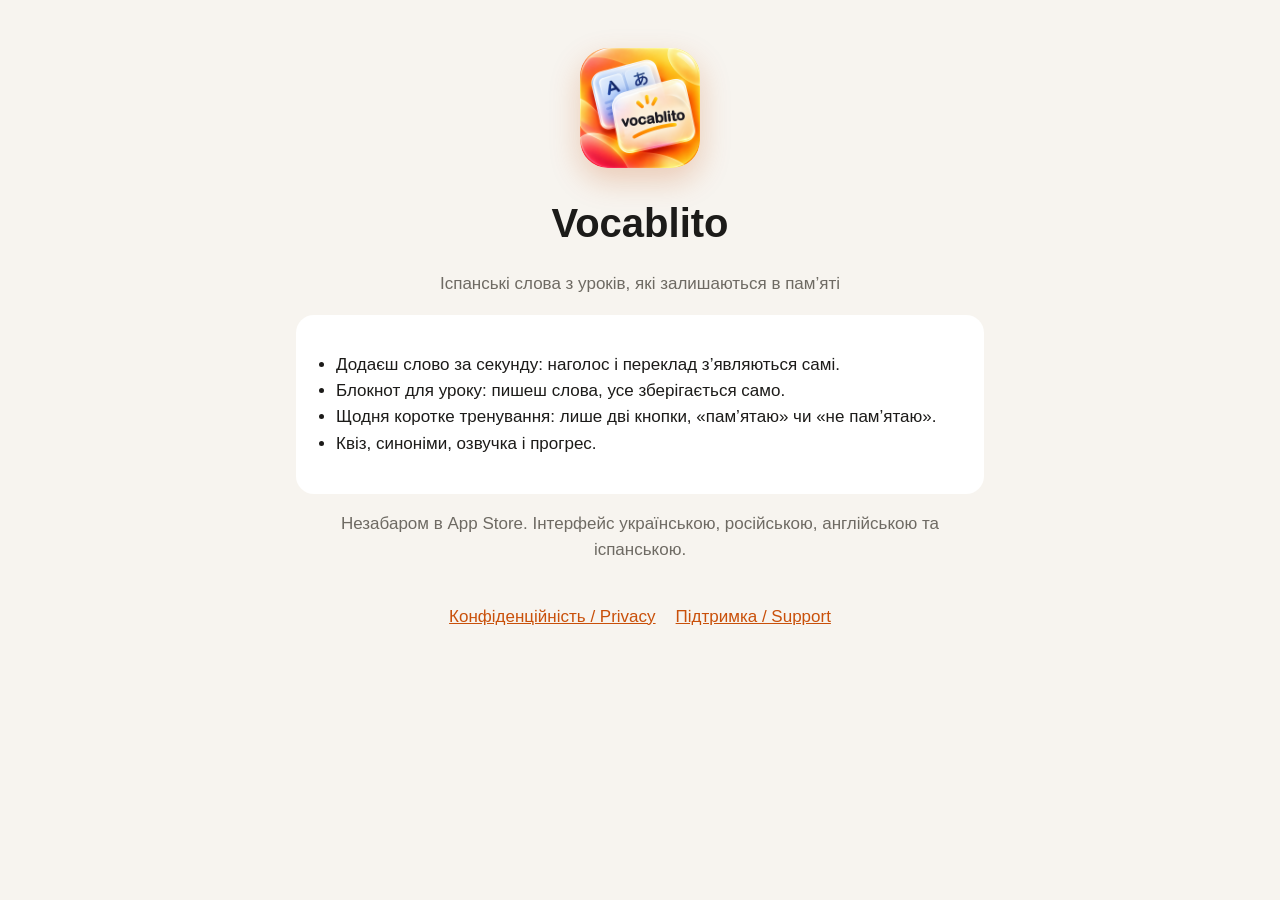
==== index.html @ d9a40afe "Vocablito site: landing, privacy policy, support" ====
<!doctype html><html lang="uk"><head><meta charset="utf-8"><meta name="viewport" content="width=device-width,initial-scale=1">
<title>Vocablito: іспанські слова з уроків</title><meta name="description" content="Vocablito допомагає запам’ятати іспанські слова з уроків: 5 хвилин на день, інтервальні повторення, квіз і синоніми.">
<link rel="icon" href="icon.png"><link rel="stylesheet" href="style.css"></head><body><main>
<div class="hero"><img src="icon.png" alt="Vocablito"><h1>Vocablito</h1><p class="muted">Іспанські слова з уроків, які залишаються в пам’яті</p></div>
<div class="card"><ul>
<li>Додаєш слово за секунду: наголос і переклад з’являються самі.</li>
<li>Блокнот для уроку: пишеш слова, усе зберігається само.</li>
<li>Щодня коротке тренування: лише дві кнопки, «пам’ятаю» чи «не пам’ятаю».</li>
<li>Квіз, синоніми, озвучка і прогрес.</li></ul></div>
<p class="muted" style="text-align:center">Незабаром в App Store. Інтерфейс українською, російською, англійською та іспанською.</p>
<nav><a href="privacy.html">Конфіденційність / Privacy</a><a href="support.html">Підтримка / Support</a></nav>
</main></body></html>
---- style.css ----
:root{--bg:#F7F4EF;--card:#fff;--text:#1C1B19;--muted:#6E6A63;--accent:#C9500A}
@media (prefers-color-scheme:dark){:root{--bg:#0E0E0F;--card:#1B1B1D;--text:#F4F2EE;--muted:#A19D96;--accent:#FF8A3D}}
*{box-sizing:border-box}body{margin:0;background:var(--bg);color:var(--text);font:17px/1.55 -apple-system,BlinkMacSystemFont,"Segoe UI",Roboto,sans-serif}
main{max-width:720px;margin:0 auto;padding:48px 16px 64px}
.hero{text-align:center}.hero img{width:120px;height:120px;border-radius:28px;box-shadow:0 12px 30px rgba(201,80,10,.25)}
h1{font-size:40px;margin:16px 0 4px}h2{margin-top:32px}.muted{color:var(--muted)}
.card{background:var(--card);border-radius:18px;padding:20px;margin:16px 0}
ul{padding-left:20px}a{color:var(--accent)}nav{text-align:center;margin-top:40px}nav a{margin:0 10px}
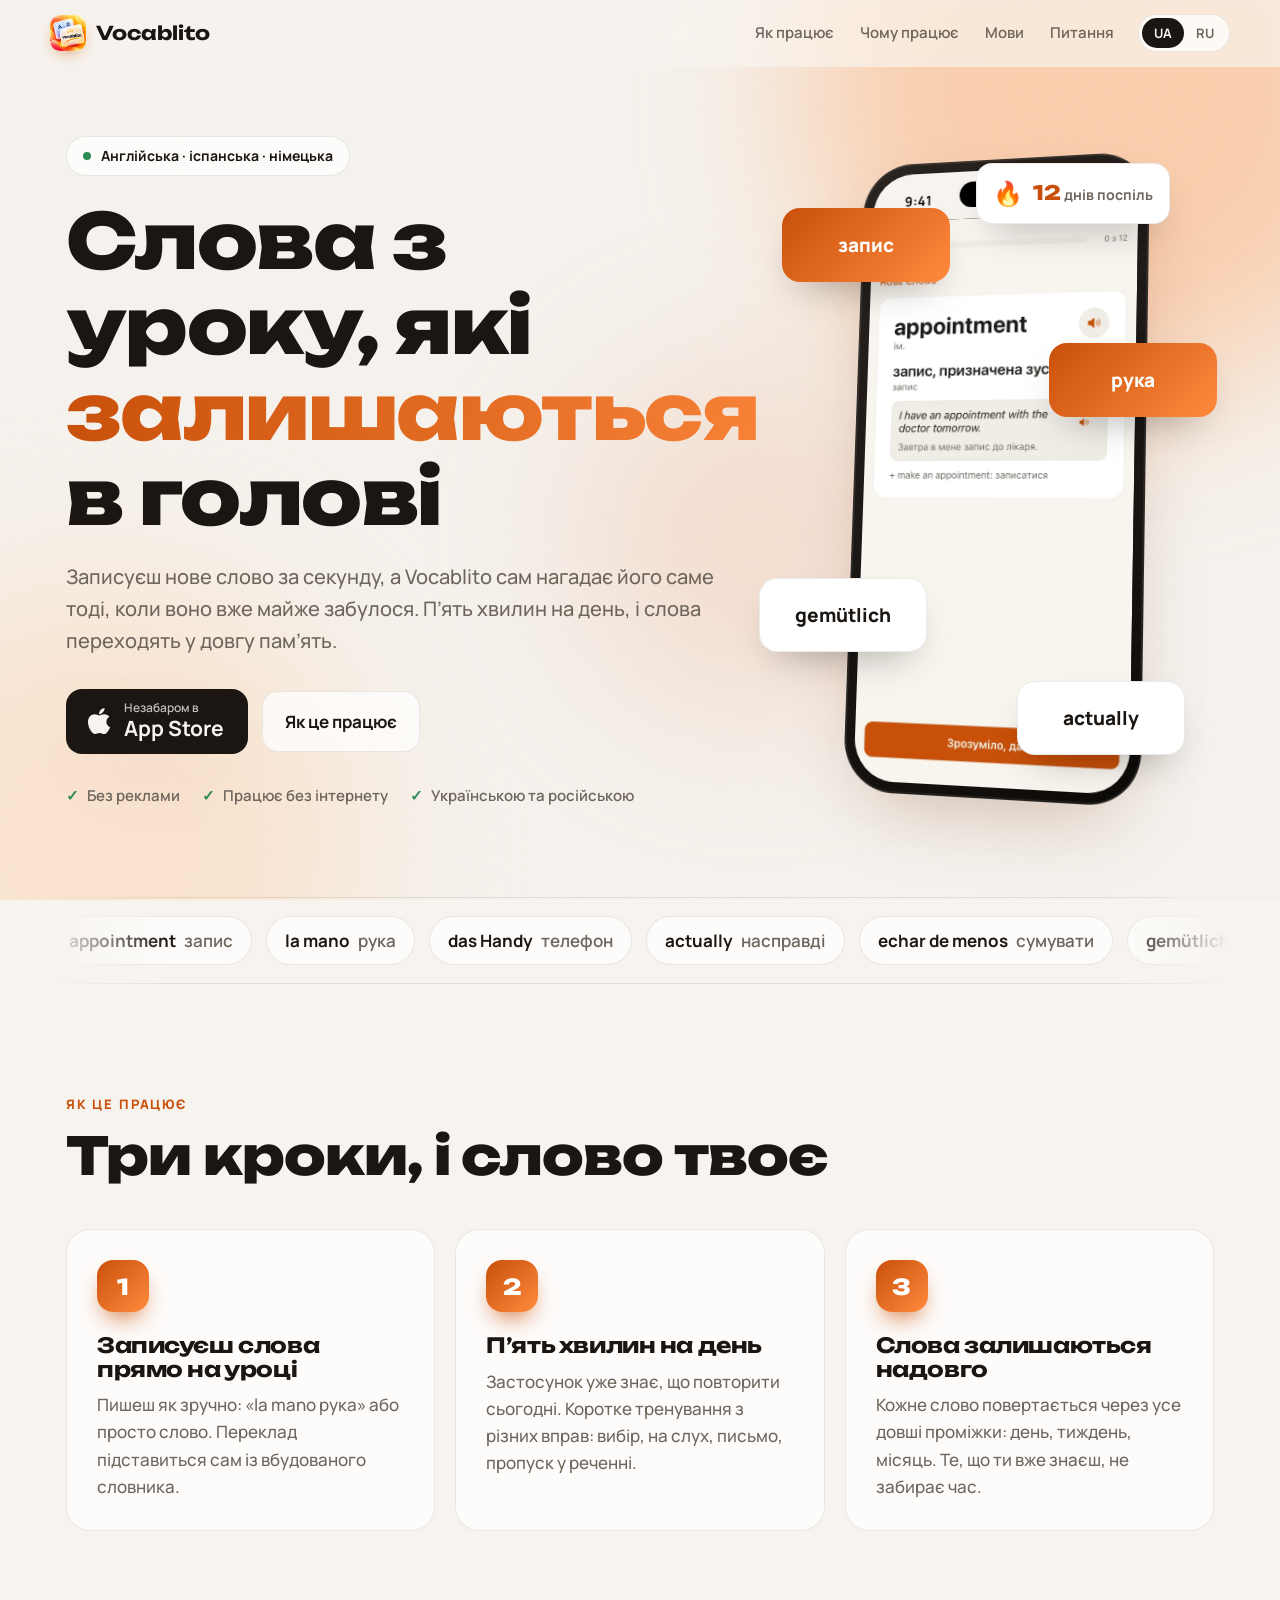
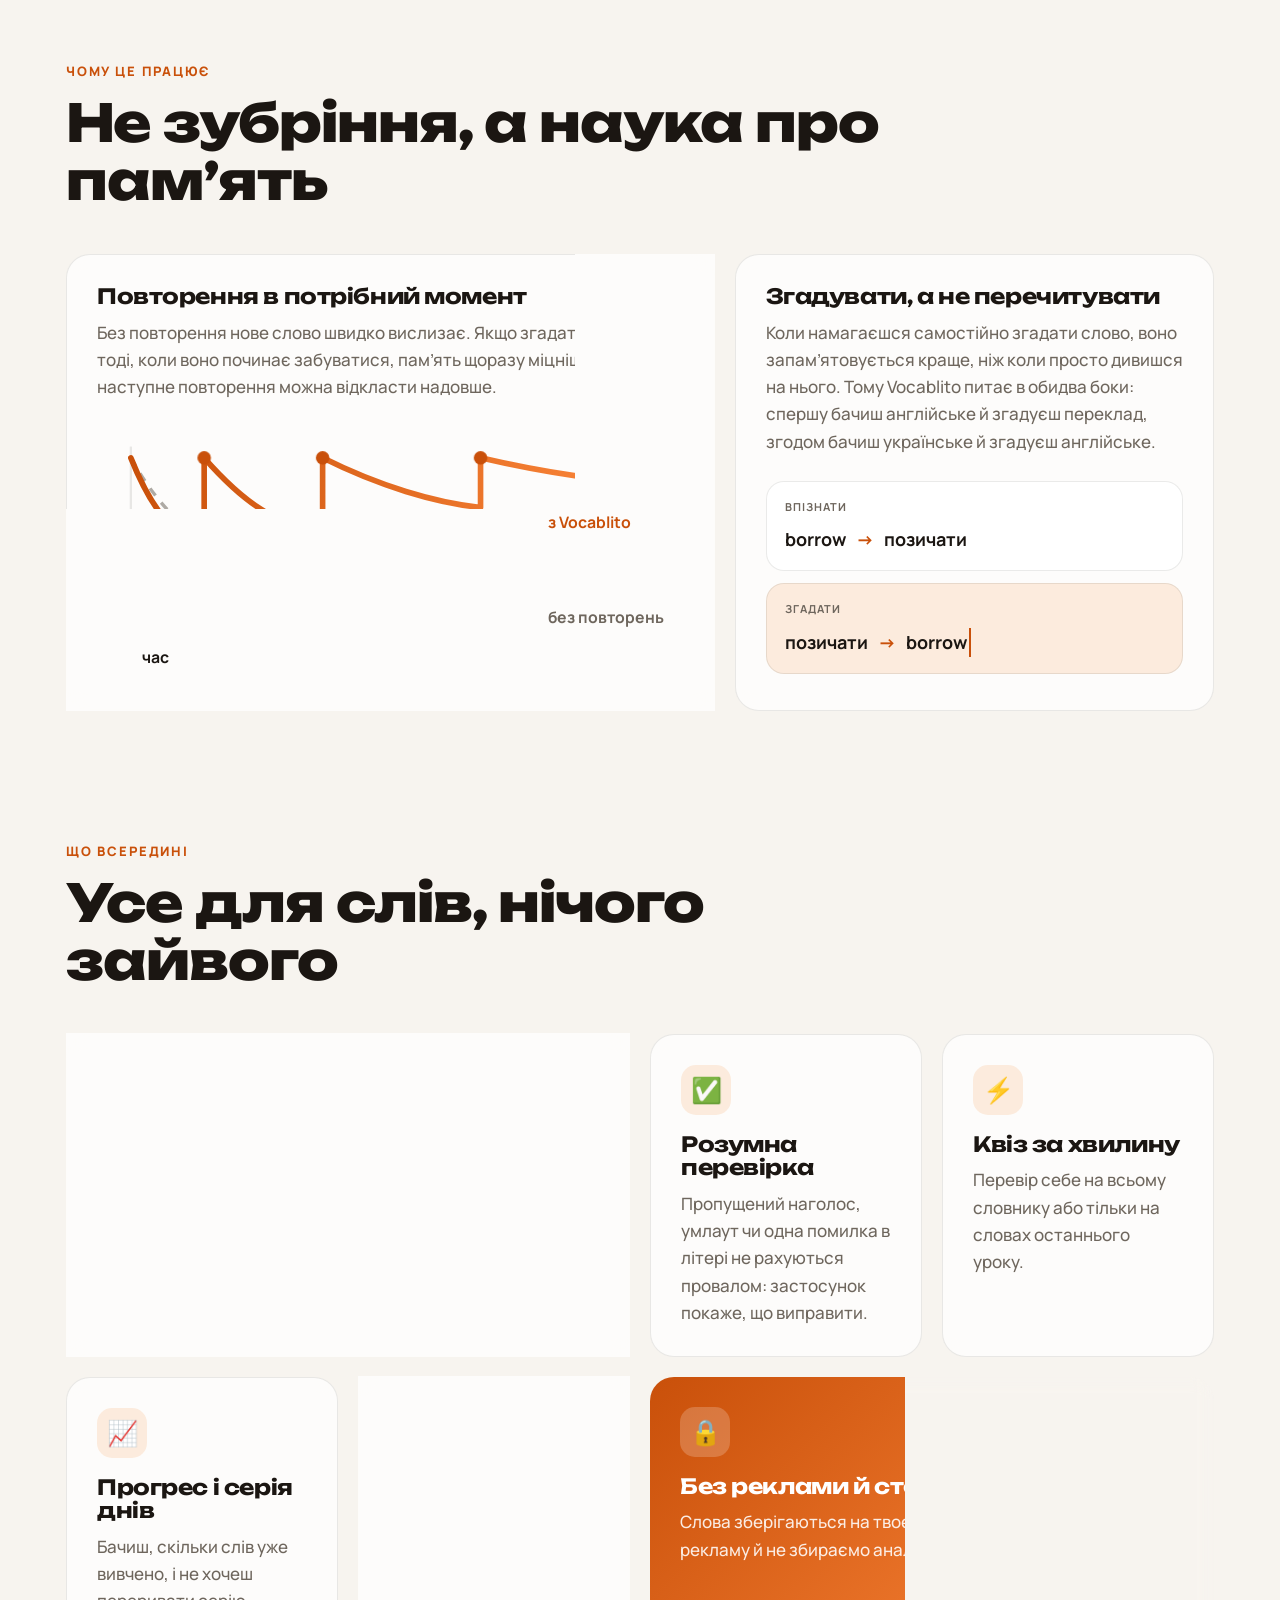
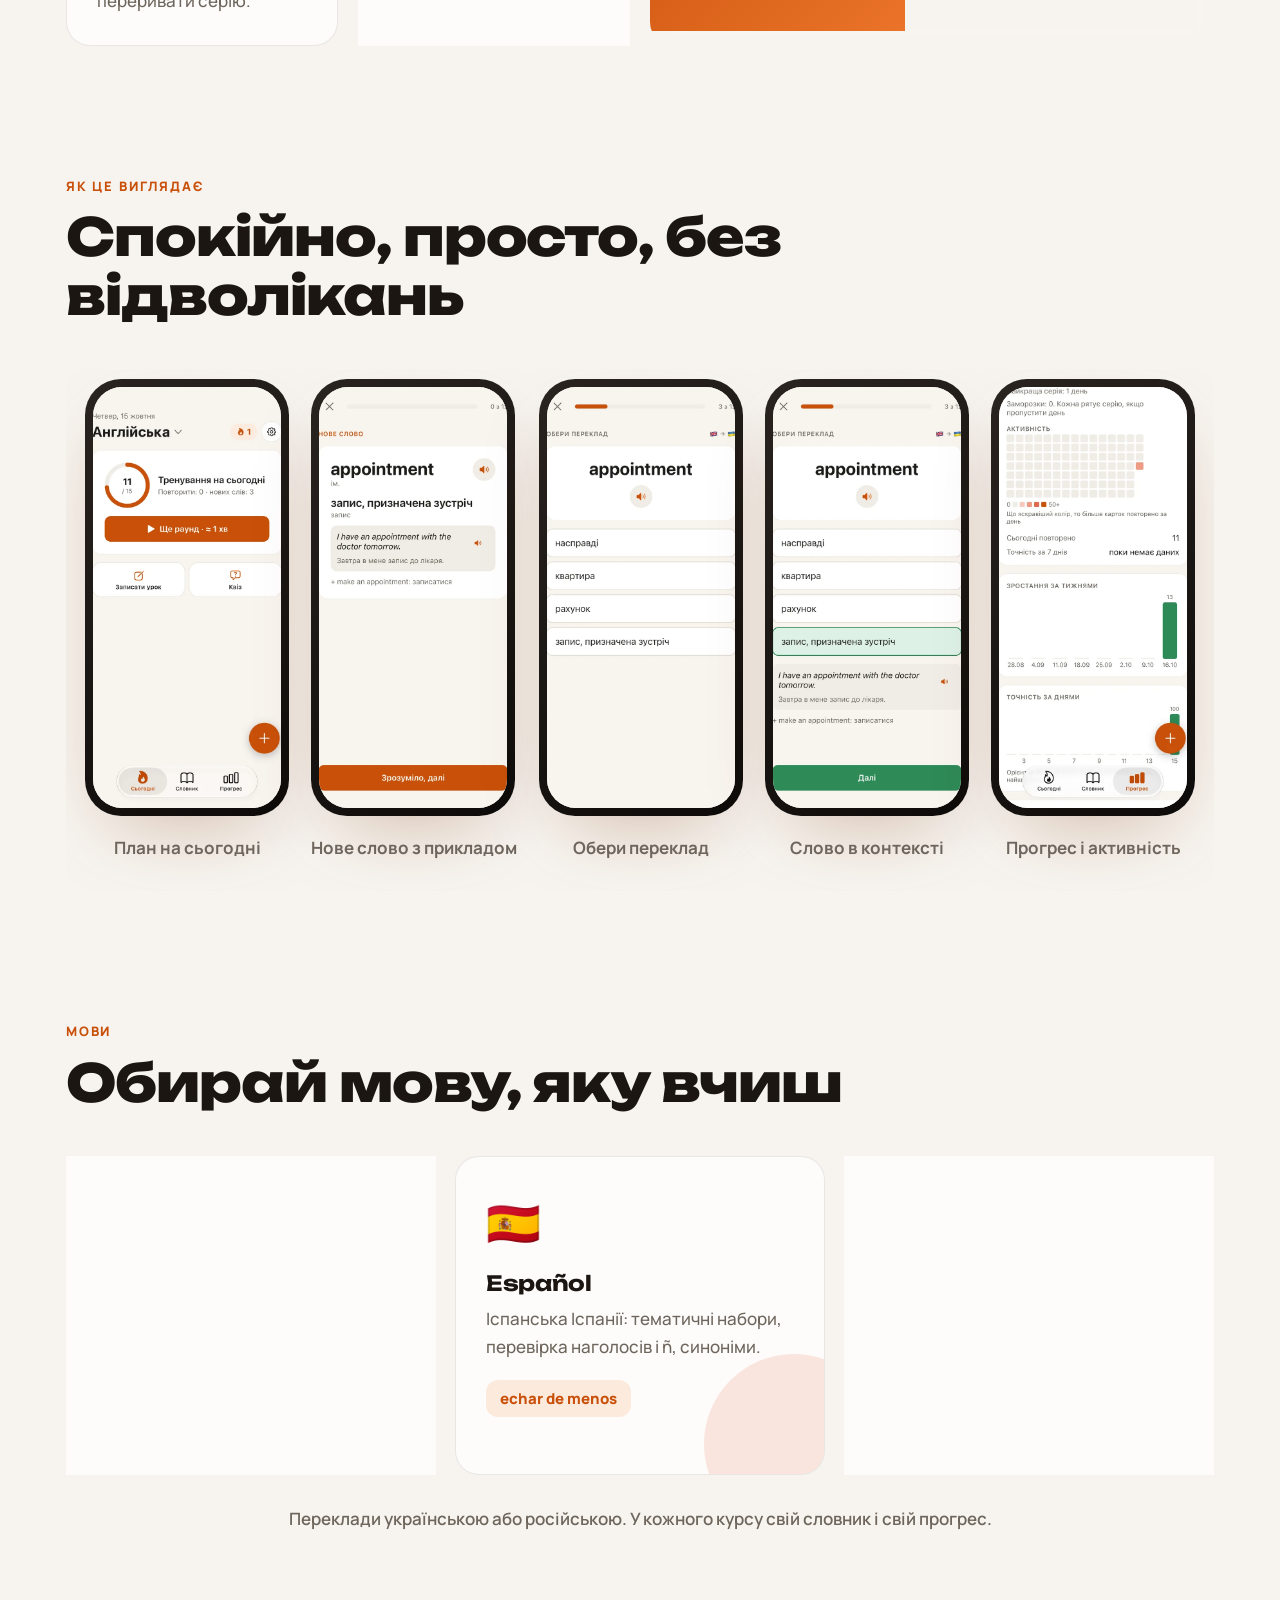
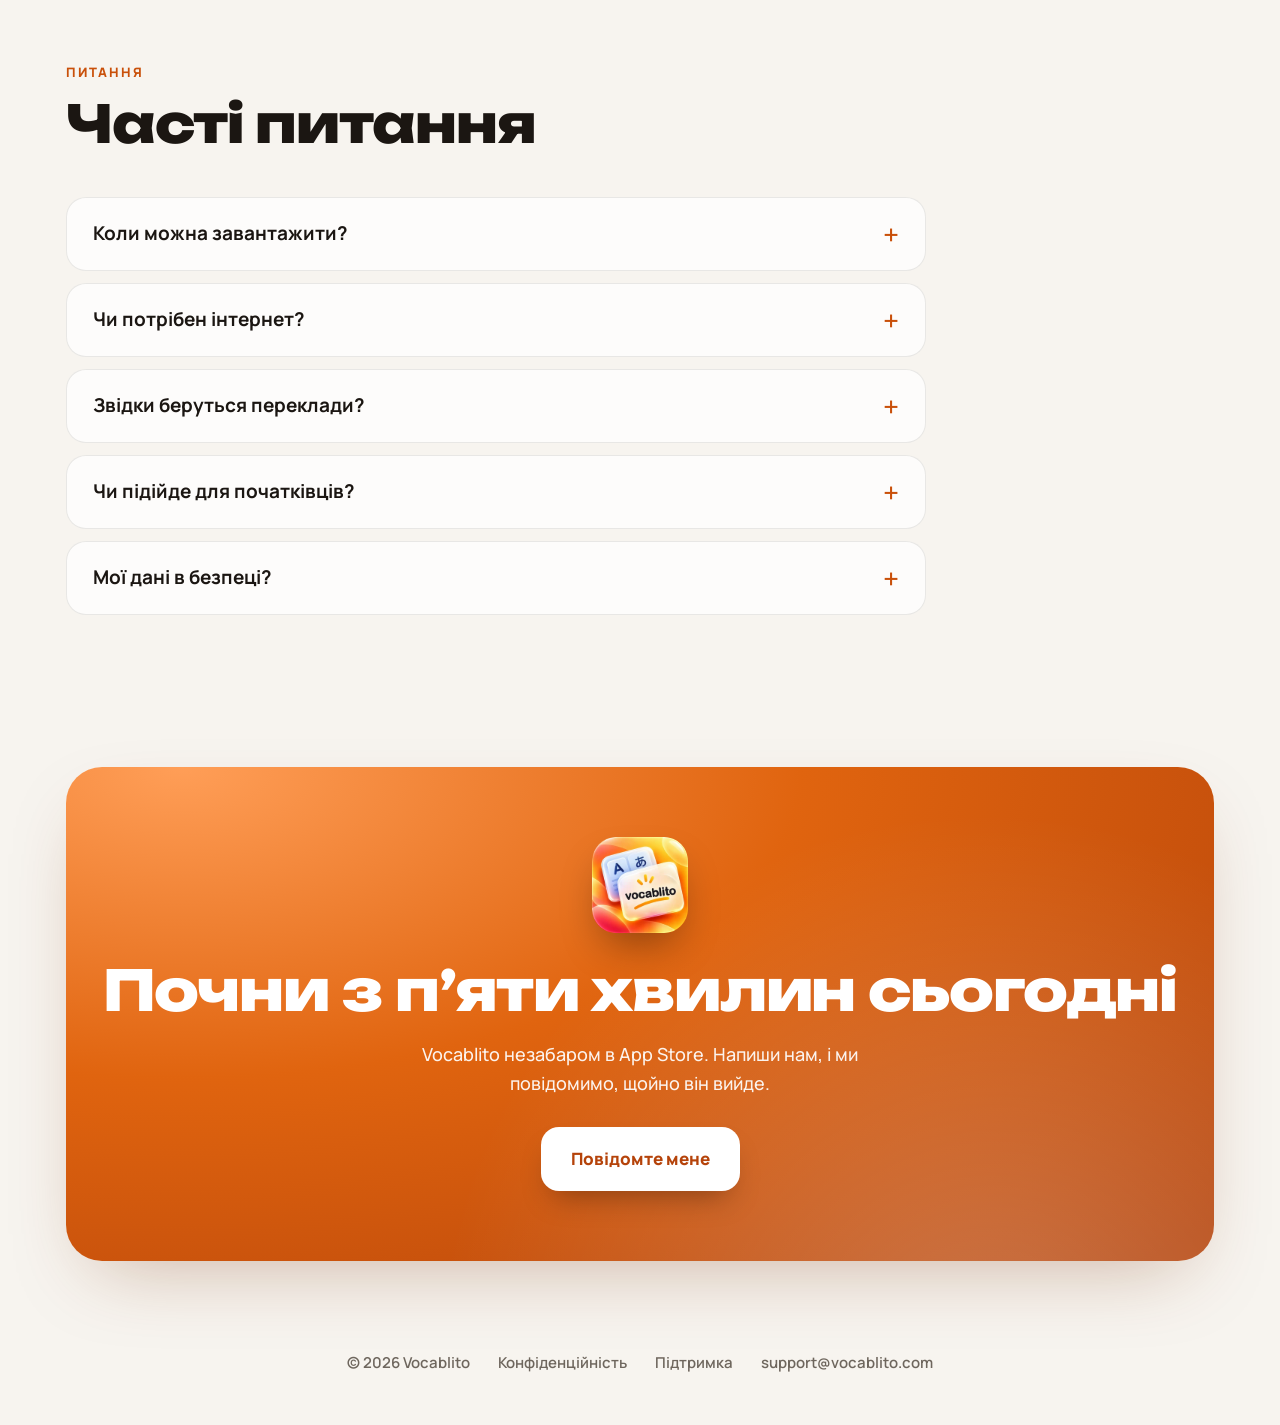
==== commit fcd7e868: "New landing: animated hero, real app screens, how and why it works, languages, FAQ; UA/RU; dark mode" ====
--- a/index.html
+++ b/index.html
@@ -1,12 +1,190 @@
-<!doctype html><html lang="uk"><head><meta charset="utf-8"><meta name="viewport" content="width=device-width,initial-scale=1">
-<title>Vocablito: іспанські слова з уроків</title><meta name="description" content="Vocablito допомагає запам’ятати іспанські слова з уроків: 5 хвилин на день, інтервальні повторення, квіз і синоніми.">
-<link rel="icon" href="icon.png"><link rel="stylesheet" href="style.css"></head><body><main>
-<div class="hero"><img src="icon.png" alt="Vocablito"><h1>Vocablito</h1><p class="muted">Іспанські слова з уроків, які залишаються в пам’яті</p></div>
-<div class="card"><ul>
-<li>Додаєш слово за секунду: наголос і переклад з’являються самі.</li>
-<li>Блокнот для уроку: пишеш слова, усе зберігається само.</li>
-<li>Щодня коротке тренування: лише дві кнопки, «пам’ятаю» чи «не пам’ятаю».</li>
-<li>Квіз, синоніми, озвучка і прогрес.</li></ul></div>
-<p class="muted" style="text-align:center">Незабаром в App Store. Інтерфейс українською, російською, англійською та іспанською.</p>
-<nav><a href="privacy.html">Конфіденційність / Privacy</a><a href="support.html">Підтримка / Support</a></nav>
-</main></body></html>
+<!doctype html>
+<html lang="uk">
+<head>
+<meta charset="utf-8">
+<meta name="viewport" content="width=device-width,initial-scale=1,viewport-fit=cover">
+<title>Vocablito: слова з уроку, які залишаються в голові</title>
+<meta name="description" content="Vocablito допомагає запам’ятати слова з уроків англійської, іспанської та німецької: п’ять хвилин на день, інтервальні повторення, квіз і озвучка. Українською та російською.">
+<meta property="og:title" content="Vocablito: слова з уроку, які залишаються в голові">
+<meta property="og:description" content="П’ять хвилин на день, і нові слова англійської, іспанської чи німецької переходять у довгу пам’ять.">
+<meta property="og:image" content="https://vocablito.com/img/og.png">
+<meta property="og:url" content="https://vocablito.com/">
+<meta name="twitter:card" content="summary_large_image">
+<meta name="theme-color" content="#F7F4EF" media="(prefers-color-scheme: light)">
+<meta name="theme-color" content="#14100D" media="(prefers-color-scheme: dark)">
+<link rel="icon" href="icon.png">
+<link rel="apple-touch-icon" href="img/apple-touch-icon.png">
+<link rel="preconnect" href="https://fonts.googleapis.com">
+<link rel="preconnect" href="https://fonts.gstatic.com" crossorigin>
+<link href="https://fonts.googleapis.com/css2?family=Manrope:wght@400;500;600;700;800&family=Unbounded:wght@500;700;800&display=swap" rel="stylesheet">
+<link rel="stylesheet" href="site.css">
+</head>
+<body>
+<div class="bg" aria-hidden="true"><i class="blob b1"></i><i class="blob b2"></i><i class="blob b3"></i><i class="grain"></i></div>
+
+<header class="top">
+  <a class="brand" href="#top"><img src="img/icon.webp" alt="" width="36" height="36"><span>Vocablito</span></a>
+  <nav class="links">
+    <a href="#how" data-t="nav.how">Як працює</a>
+    <a href="#why" data-t="nav.why">Чому працює</a>
+    <a href="#langs" data-t="nav.langs">Мови</a>
+    <a href="#faq" data-t="nav.faq">Питання</a>
+  </nav>
+  <div class="lang" role="group" aria-label="Мова сайту">
+    <button data-lang="uk" aria-pressed="true">UA</button><button data-lang="ru" aria-pressed="false">RU</button>
+  </div>
+</header>
+
+<main id="top">
+  <!-- HERO -->
+  <section class="hero">
+    <div class="hero-text">
+      <p class="pill reveal"><span class="dot"></span><span data-t="hero.pill">Англійська · іспанська · німецька</span></p>
+      <h1 class="reveal" data-t-html="hero.title">Слова з уроку, які <em>залишаються</em> в голові</h1>
+      <p class="lead reveal" data-t="hero.lead">Записуєш нове слово за секунду, а Vocablito сам нагадає його саме тоді, коли воно вже майже забулося. П’ять хвилин на день, і слова переходять у довгу пам’ять.</p>
+      <div class="cta reveal">
+        <a class="store" href="#soon" aria-describedby="soon-note">
+          <svg viewBox="0 0 384 512" aria-hidden="true"><path fill="currentColor" d="M318.7 268.7c-.2-36.7 16.4-64.4 50-84.8-18.8-26.9-47.2-41.7-84.7-44.6-35.5-2.8-74.3 20.7-88.5 20.7-15 0-49.4-19.7-76.4-19.7C63.3 141.2 4 184.8 4 273.5q0 39.3 14.4 81.2c12.8 36.7 59 126.7 107.2 125.2 25.2-.6 43-17.9 75.8-17.9 31.8 0 48.3 17.9 76.4 17.9 48.6-.7 90.4-82.5 102.6-119.3-65.2-30.7-61.7-90-61.7-91.9zm-56.6-164.2c27.3-32.4 24.8-61.9 24-72.5-24.1 1.4-52 16.4-67.9 34.9-17.5 19.8-27.8 44.3-25.6 71.9 26.1 2 49.9-11.4 69.5-34.3z"/></svg>
+          <span><small data-t="store.small">Незабаром в</small><b>App Store</b></span>
+        </a>
+        <a class="ghost" href="#how" data-t="hero.more">Як це працює</a>
+      </div>
+      <ul class="ticks reveal">
+        <li data-t="tick.1">Без реклами</li>
+        <li data-t="tick.2">Працює без інтернету</li>
+        <li data-t="tick.3">Українською та російською</li>
+      </ul>
+    </div>
+
+    <div class="hero-visual" id="stage">
+      <div class="phone tilt">
+        <div class="island"></div>
+        <div class="status"><span>9:41</span><span class="sb"><i></i><i></i><i></i><i></i></span></div>
+        <div class="screens">
+          <img src="img/card.webp" alt="Нове слово appointment з перекладом і прикладом" class="on">
+          <img src="img/choice.webp" alt="Вправа: обери переклад слова appointment">
+          <img src="img/correct.webp" alt="Правильна відповідь з прикладом у контексті">
+          <img src="img/home.webp" alt="Головний екран з планом тренування на сьогодні">
+        </div>
+      </div>
+      <div class="flip f1"><div class="in"><b>appointment</b><span data-t="fl.1">запис</span></div></div>
+      <div class="flip f2"><div class="in"><b>la mano</b><span data-t="fl.2">рука</span></div></div>
+      <div class="flip f3"><div class="in"><b>gemütlich</b><span data-t="fl.3">затишний</span></div></div>
+      <div class="flip f4"><div class="in"><b>actually</b><span data-t="fl.4">насправді</span></div></div>
+      <div class="streak"><span class="fire">🔥</span><span><b>12</b> <small data-t="streak">днів поспіль</small></span></div>
+    </div>
+  </section>
+
+  <!-- MARQUEE -->
+  <div class="marquee" aria-hidden="true"><div class="track" id="track"></div></div>
+
+  <!-- HOW -->
+  <section id="how" class="section">
+    <p class="kicker reveal" data-t="how.kicker">Як це працює</p>
+    <h2 class="reveal" data-t="how.title">Три кроки, і слово твоє</h2>
+    <div class="steps">
+      <article class="step reveal"><span class="num">1</span><h3 data-t="how.1.t">Записуєш слова прямо на уроці</h3><p data-t="how.1.p">Пишеш як зручно: «la mano рука» або просто слово. Переклад підставиться сам із вбудованого словника.</p></article>
+      <article class="step reveal"><span class="num">2</span><h3 data-t="how.2.t">П’ять хвилин на день</h3><p data-t="how.2.p">Застосунок уже знає, що повторити сьогодні. Коротке тренування з різних вправ: вибір, на слух, письмо, пропуск у реченні.</p></article>
+      <article class="step reveal"><span class="num">3</span><h3 data-t="how.3.t">Слова залишаються надовго</h3><p data-t="how.3.p">Кожне слово повертається через усе довші проміжки: день, тиждень, місяць. Те, що ти вже знаєш, не забирає час.</p></article>
+    </div>
+  </section>
+
+  <!-- WHY -->
+  <section id="why" class="section why">
+    <p class="kicker reveal" data-t="why.kicker">Чому це працює</p>
+    <h2 class="reveal" data-t="why.title">Не зубріння, а наука про пам’ять</h2>
+    <div class="why-grid">
+      <article class="panel reveal">
+        <h3 data-t="why.1.t">Повторення в потрібний момент</h3>
+        <p data-t="why.1.p">Без повторення нове слово швидко вислизає. Якщо згадати його саме тоді, коли воно починає забуватися, пам’ять щоразу міцнішає, і наступне повторення можна відкласти надовше.</p>
+        <svg class="curve" viewBox="0 0 520 220" role="img" aria-label="Крива забування з повтореннями">
+          <defs><linearGradient id="g1" x1="0" x2="1"><stop offset="0" stop-color="var(--accent)"/><stop offset="1" stop-color="var(--accent2)"/></linearGradient></defs>
+          <line x1="30" y1="190" x2="510" y2="190" class="axis"/><line x1="30" y1="20" x2="30" y2="190" class="axis"/>
+          <path class="forget" d="M30 30 C 80 120, 160 170, 510 182"/>
+          <path class="learn" d="M30 30 C 50 80, 70 100, 95 108 L95 30 C 130 70, 160 90, 200 96 L200 30 C 250 55, 300 70, 340 74 L340 30 C 400 44, 460 52, 510 54"/>
+          <g class="marks"><circle cx="95" cy="30" r="6"/><circle cx="200" cy="30" r="6"/><circle cx="340" cy="30" r="6"/></g>
+          <text x="40" y="212" class="lbl" data-t="why.curve.x">час</text>
+          <text x="400" y="176" class="lbl muted" data-t="why.curve.a">без повторень</text>
+          <text x="400" y="92" class="lbl acc" data-t="why.curve.b">з Vocablito</text>
+        </svg>
+      </article>
+      <article class="panel reveal">
+        <h3 data-t="why.2.t">Згадувати, а не перечитувати</h3>
+        <p data-t="why.2.p">Коли намагаєшся самостійно згадати слово, воно запам’ятовується краще, ніж коли просто дивишся на нього. Тому Vocablito питає в обидва боки: спершу бачиш англійське й згадуєш переклад, згодом бачиш українське й згадуєш англійське.</p>
+        <div class="dir">
+          <div class="chip-card"><small data-t="why.dir.a">впізнати</small><b>borrow</b><span>→</span><b data-t="why.dir.a2">позичати</b></div>
+          <div class="chip-card alt"><small data-t="why.dir.b">згадати</small><b data-t="why.dir.b2">позичати</b><span>→</span><b class="typing">borrow</b></div>
+        </div>
+      </article>
+    </div>
+  </section>
+
+  <!-- FEATURES -->
+  <section class="section">
+    <p class="kicker reveal" data-t="feat.kicker">Що всередині</p>
+    <h2 class="reveal" data-t="feat.title">Усе для слів, нічого зайвого</h2>
+    <div class="bento">
+      <article class="tile big reveal"><span class="ic">🔊</span><h3 data-t="f.1.t">Озвучка кожного слова й прикладу</h3><p data-t="f.1.p">Слухай вимову скільки завгодно разів, а у вправах на слух вгадуй слово з голосу.</p><div class="wave" aria-hidden="true"><i></i><i></i><i></i><i></i><i></i><i></i><i></i><i></i><i></i><i></i><i></i><i></i><i></i><i></i><i></i><i></i><i></i><i></i><i></i><i></i><i></i><i></i><i></i><i></i><i></i><i></i><i></i><i></i></div></article>
+      <article class="tile reveal"><span class="ic">✅</span><h3 data-t="f.2.t">Розумна перевірка</h3><p data-t="f.2.p">Пропущений наголос, умлаут чи одна помилка в літері не рахуються провалом: застосунок покаже, що виправити.</p></article>
+      <article class="tile reveal"><span class="ic">⚡</span><h3 data-t="f.3.t">Квіз за хвилину</h3><p data-t="f.3.p">Перевір себе на всьому словнику або тільки на словах останнього уроку.</p></article>
+      <article class="tile reveal"><span class="ic">📈</span><h3 data-t="f.4.t">Прогрес і серія днів</h3><p data-t="f.4.p">Бачиш, скільки слів уже вивчено, і не хочеш переривати серію.</p></article>
+      <article class="tile reveal"><span class="ic">👩‍🏫</span><h3 data-t="f.5.t">Для заняття з репетитором</h3><p data-t="f.5.p">Познач слова, які хочеш розібрати, і покажи список на уроці.</p></article>
+      <article class="tile big alt reveal"><span class="ic">🔒</span><h3 data-t="f.6.t">Без реклами й стеження</h3><p data-t="f.6.p">Слова зберігаються на твоєму телефоні. Ми не показуємо рекламу й не збираємо аналітику.</p></article>
+    </div>
+  </section>
+
+  <!-- SCREENS -->
+  <section class="section">
+    <p class="kicker reveal" data-t="scr.kicker">Як це виглядає</p>
+    <h2 class="reveal" data-t="scr.title">Спокійно, просто, без відволікань</h2>
+    <div class="gallery" id="gallery">
+      <figure class="reveal"><div class="mini"><img src="img/home.webp" alt="" loading="lazy"></div><figcaption data-t="scr.1">План на сьогодні</figcaption></figure>
+      <figure class="reveal"><div class="mini"><img src="img/card.webp" alt="" loading="lazy"></div><figcaption data-t="scr.2">Нове слово з прикладом</figcaption></figure>
+      <figure class="reveal"><div class="mini"><img src="img/choice.webp" alt="" loading="lazy"></div><figcaption data-t="scr.3">Обери переклад</figcaption></figure>
+      <figure class="reveal"><div class="mini"><img src="img/correct.webp" alt="" loading="lazy"></div><figcaption data-t="scr.4">Слово в контексті</figcaption></figure>
+      <figure class="reveal"><div class="mini"><img src="img/progress.webp" alt="" loading="lazy"></div><figcaption data-t="scr.5">Прогрес і активність</figcaption></figure>
+    </div>
+  </section>
+
+  <!-- LANGS -->
+  <section id="langs" class="section">
+    <p class="kicker reveal" data-t="lang.kicker">Мови</p>
+    <h2 class="reveal" data-t="lang.title">Обирай мову, яку вчиш</h2>
+    <div class="langs">
+      <article class="lang-card en reveal"><span class="flag">🇬🇧</span><h3>English</h3><p data-t="lang.en">Від побутових слів до пасток на кшталт actually, яке зовсім не «актуально».</p><code>borrow · lend</code></article>
+      <article class="lang-card es reveal"><span class="flag">🇪🇸</span><h3>Español</h3><p data-t="lang.es">Іспанська Іспанії: тематичні набори, перевірка наголосів і ñ, синоніми.</p><code>echar de menos</code></article>
+      <article class="lang-card de reveal"><span class="flag">🇩🇪</span><h3>Deutsch</h3><p data-t="lang.de">Артиклі der, die, das та умлаути: застосунок помітить, якщо рід не той.</p><code>das Mädchen</code></article>
+    </div>
+    <p class="note reveal" data-t="lang.note">Переклади українською або російською. У кожного курсу свій словник і свій прогрес.</p>
+  </section>
+
+  <!-- FAQ -->
+  <section id="faq" class="section faq">
+    <p class="kicker reveal" data-t="faq.kicker">Питання</p>
+    <h2 class="reveal" data-t="faq.title">Часті питання</h2>
+    <details class="reveal"><summary data-t="q.1">Коли можна завантажити?</summary><p data-t="a.1">Vocablito зараз на фінальному тестуванні й незабаром з’явиться в App Store для iPhone.</p></details>
+    <details class="reveal"><summary data-t="q.2">Чи потрібен інтернет?</summary><p data-t="a.2">Ні. Слова, повторення й озвучка працюють на телефоні без мережі.</p></details>
+    <details class="reveal"><summary data-t="q.3">Звідки беруться переклади?</summary><p data-t="a.3">Вбудований словник підказує переклад, коли ти додаєш слово. Його завжди можна змінити на свій.</p></details>
+    <details class="reveal"><summary data-t="q.4">Чи підійде для початківців?</summary><p data-t="a.4">Так. Можна почати з готових слів: приклади в них рівня A1-A2.</p></details>
+    <details class="reveal"><summary data-t="q.5">Мої дані в безпеці?</summary><p><span data-t="a.5">Слова зберігаються на твоєму телефоні. Ми не продаємо й не передаємо дані.</span> <a href="privacy.html" data-t="a.5l">Політика конфіденційності</a></p></details>
+  </section>
+
+  <!-- FINAL CTA -->
+  <section class="final reveal" id="soon">
+    <img src="img/icon.webp" alt="" width="96" height="96" class="final-icon">
+    <h2 data-t="end.title">Почни з п’яти хвилин сьогодні</h2>
+    <p id="soon-note" data-t="end.p">Vocablito незабаром в App Store. Напиши нам, і ми повідомимо, щойно він вийде.</p>
+    <a class="btn" href="mailto:support@vocablito.com?subject=Vocablito" data-t="end.btn">Повідомте мене</a>
+  </section>
+</main>
+
+<footer class="foot">
+  <span>© 2026 Vocablito</span>
+  <a href="privacy.html" data-t="foot.privacy">Конфіденційність</a>
+  <a href="support.html" data-t="foot.support">Підтримка</a>
+  <a href="mailto:support@vocablito.com">support@vocablito.com</a>
+</footer>
+
+<script src="site.js" defer></script>
+</body>
+</html>
--- a/site.css
+++ b/site.css
@@ -0,0 +1,310 @@
+:root {
+  --bg: #F7F4EF;
+  --bg2: #EFE9E0;
+  --card: rgba(255, 255, 255, .72);
+  --card-solid: #fff;
+  --ink: #1B1612;
+  --muted: #6E665D;
+  --line: rgba(27, 22, 18, .09);
+  --accent: #C9500A;
+  --accent2: #FF8A3D;
+  --soft: #FCEBDD;
+  --green: #2E8B57;
+  --shadow: 0 30px 80px -30px rgba(120, 50, 10, .35);
+  --r: 24px;
+  color-scheme: light;
+}
+@media (prefers-color-scheme: dark) {
+  :root:not([data-theme="light"]) {
+    --bg: #14100D;
+    --bg2: #1D1712;
+    --card: rgba(40, 32, 26, .72);
+    --card-solid: #241C16;
+    --ink: #F6F1EA;
+    --muted: #B3A99D;
+    --line: rgba(255, 255, 255, .09);
+    --accent: #FF8A3D;
+    --accent2: #FFB46B;
+    --soft: #3A2414;
+    --shadow: 0 30px 80px -30px rgba(0, 0, 0, .7);
+    color-scheme: dark;
+  }
+}
+:root[data-theme="dark"] {
+  --bg: #14100D; --bg2: #1D1712; --card: rgba(40, 32, 26, .72); --card-solid: #241C16; --ink: #F6F1EA;
+  --muted: #B3A99D; --line: rgba(255, 255, 255, .09); --accent: #FF8A3D; --accent2: #FFB46B; --soft: #3A2414;
+  --shadow: 0 30px 80px -30px rgba(0, 0, 0, .7); color-scheme: dark;
+}
+
+* { box-sizing: border-box; }
+html { scroll-behavior: smooth; -webkit-text-size-adjust: 100%; }
+body {
+  margin: 0; background: var(--bg); color: var(--ink); overflow-x: hidden;
+  font: 500 17px/1.6 Manrope, -apple-system, BlinkMacSystemFont, "Segoe UI", Roboto, sans-serif;
+  -webkit-font-smoothing: antialiased;
+}
+h1, h2, h3 { font-family: Unbounded, Manrope, sans-serif; letter-spacing: -.02em; line-height: 1.12; margin: 0; }
+a { color: inherit; }
+img { display: block; max-width: 100%; }
+
+/* ---------- background ---------- */
+.bg { position: fixed; inset: 0; z-index: -1; overflow: hidden; pointer-events: none; }
+.blob { position: absolute; border-radius: 50%; filter: blur(80px); opacity: .55; animation: drift 22s ease-in-out infinite alternate; }
+.b1 { width: 620px; height: 620px; background: #FFB27A; top: -220px; right: -140px; }
+.b2 { width: 520px; height: 520px; background: #FFD9B8; bottom: -200px; left: -160px; animation-delay: -8s; }
+.b3 { width: 360px; height: 360px; background: #F0A37A; top: 40%; left: 45%; opacity: .25; animation-delay: -14s; }
+@media (prefers-color-scheme: dark) { :root:not([data-theme="light"]) .blob { opacity: .18; } }
+:root[data-theme="dark"] .blob { opacity: .18; }
+.grain {
+  position: absolute; inset: -50%; opacity: .07; mix-blend-mode: multiply;
+  background-image: url("data:image/svg+xml,%3Csvg xmlns='http://www.w3.org/2000/svg' width='160' height='160'%3E%3Cfilter id='n'%3E%3CfeTurbulence type='fractalNoise' baseFrequency='.9' numOctaves='2'/%3E%3C/filter%3E%3Crect width='100%25' height='100%25' filter='url(%23n)'/%3E%3C/svg%3E");
+}
+@keyframes drift { to { transform: translate(-60px, 80px) scale(1.15); } }
+
+/* ---------- header ---------- */
+.top {
+  position: sticky; top: 0; z-index: 20; display: flex; align-items: center; gap: 24px;
+  padding: 14px max(16px, calc((100vw - 1180px) / 2)); backdrop-filter: blur(16px) saturate(1.4);
+  -webkit-backdrop-filter: blur(16px) saturate(1.4); background: color-mix(in srgb, var(--bg) 70%, transparent);
+  border-bottom: 1px solid transparent; transition: border-color .3s;
+}
+.top.scrolled { border-bottom-color: var(--line); }
+.brand { display: flex; align-items: center; gap: 10px; text-decoration: none; font: 700 19px Unbounded, sans-serif; }
+.brand img { border-radius: 10px; box-shadow: 0 6px 16px -6px rgba(201, 80, 10, .6); }
+.links { display: flex; gap: 26px; margin-left: auto; }
+.links a { text-decoration: none; color: var(--muted); font-weight: 600; font-size: 15px; transition: color .2s; }
+.links a:hover { color: var(--ink); }
+.lang { display: flex; background: var(--card); border: 1px solid var(--line); border-radius: 999px; padding: 3px; }
+.lang button {
+  border: 0; background: none; color: var(--muted); font: 700 13px Manrope, sans-serif; padding: 6px 12px;
+  border-radius: 999px; cursor: pointer;
+}
+.lang button[aria-pressed="true"] { background: var(--ink); color: var(--bg); }
+@media (max-width: 860px) { .links { display: none; } .lang { margin-left: auto; } }
+
+main { max-width: 1180px; margin: 0 auto; padding: 0 16px; }
+
+/* ---------- hero ---------- */
+.hero { display: grid; grid-template-columns: 1.05fr .95fr; gap: 40px; align-items: center; min-height: calc(100vh - 70px); padding: 40px 0 60px; }
+.pill {
+  display: inline-flex; align-items: center; gap: 10px; margin: 0 0 22px; padding: 8px 16px; border-radius: 999px;
+  background: var(--card); border: 1px solid var(--line); font-weight: 700; font-size: 14px; backdrop-filter: blur(8px);
+}
+.dot { width: 8px; height: 8px; border-radius: 50%; background: var(--green); box-shadow: 0 0 0 0 rgba(46, 139, 87, .6); animation: ping 2s infinite; }
+@keyframes ping { 70% { box-shadow: 0 0 0 10px rgba(46, 139, 87, 0); } 100% { box-shadow: 0 0 0 0 rgba(46, 139, 87, 0); } }
+.hero h1 { font-size: clamp(40px, 6vw, 76px); font-weight: 800; }
+.hero h1 em {
+  font-style: normal; background: linear-gradient(100deg, var(--accent), var(--accent2) 60%, var(--accent));
+  background-size: 200% auto; -webkit-background-clip: text; background-clip: text; color: transparent;
+  animation: shine 5s linear infinite;
+}
+@keyframes shine { to { background-position: 200% center; } }
+.lead { font-size: clamp(17px, 1.6vw, 20px); color: var(--muted); max-width: 33em; margin: 22px 0 32px; }
+.cta { display: flex; flex-wrap: wrap; gap: 14px; align-items: center; }
+.store {
+  display: inline-flex; align-items: center; gap: 12px; padding: 12px 24px 12px 20px; border-radius: 16px;
+  background: var(--ink); color: var(--bg); text-decoration: none; box-shadow: var(--shadow);
+  transition: transform .25s cubic-bezier(.2, .9, .3, 1.4), box-shadow .25s;
+}
+.store:hover { transform: translateY(-3px) scale(1.02); }
+.store svg { width: 26px; height: 30px; }
+.store span { display: flex; flex-direction: column; line-height: 1.1; }
+.store small { font-size: 12px; opacity: .75; font-weight: 600; }
+.store b { font: 700 21px Manrope, sans-serif; }
+.ghost {
+  padding: 16px 22px; border-radius: 16px; text-decoration: none; font-weight: 700; border: 1px solid var(--line);
+  background: var(--card); transition: background .2s;
+}
+.ghost:hover { background: var(--soft); }
+.ticks { display: flex; flex-wrap: wrap; gap: 8px 22px; list-style: none; padding: 0; margin: 30px 0 0; color: var(--muted); font-weight: 600; font-size: 15px; }
+.ticks li::before { content: "✓"; color: var(--green); font-weight: 800; margin-right: 8px; }
+
+/* phone */
+.hero-visual { position: relative; display: grid; place-items: center; perspective: 1400px; min-height: 640px; }
+.phone {
+  position: relative; width: 300px; aspect-ratio: 9 / 19.3; border-radius: 52px; padding: 11px;
+  background: linear-gradient(145deg, #2a2420, #0d0b09); box-shadow: var(--shadow), inset 0 0 0 2px rgba(255, 255, 255, .08);
+  transform: rotateY(-14deg) rotateX(6deg); transform-style: preserve-3d; transition: transform .6s cubic-bezier(.2, .8, .2, 1);
+  animation: float 7s ease-in-out infinite;
+}
+@keyframes float { 50% { translate: 0 -14px; } }
+.island { position: absolute; top: 22px; left: 50%; translate: -50% 0; width: 92px; height: 27px; border-radius: 20px; background: #000; z-index: 3; }
+.status {
+  position: absolute; top: 11px; left: 11px; right: 11px; height: 50px; z-index: 2; display: flex; justify-content: space-between;
+  align-items: center; padding: 6px 28px 0 34px; font: 700 14px -apple-system, Manrope, sans-serif; color: #1B1612;
+  background: #F7F4EF; border-radius: 42px 42px 0 0;
+}
+.sb { display: flex; gap: 2px; align-items: flex-end; }
+.sb i { display: block; width: 3px; background: #1B1612; border-radius: 1px; }
+.sb i:nth-child(1) { height: 4px; } .sb i:nth-child(2) { height: 6px; } .sb i:nth-child(3) { height: 8px; } .sb i:nth-child(4) { height: 10px; }
+.screens { position: absolute; inset: 61px 11px 11px; overflow: hidden; border-radius: 0 0 42px 42px; background: #F7F4EF; }
+.screens img { position: absolute; inset: 0; width: 100%; height: 100%; object-fit: cover; object-position: top; opacity: 0; transform: scale(1.04); transition: opacity .8s, transform 1.2s; }
+.screens img.on { opacity: 1; transform: none; }
+
+/* floating flip cards */
+.flip { position: absolute; width: 168px; height: 74px; perspective: 800px; z-index: 4; animation: bob 6s ease-in-out infinite; }
+.flip .in { position: relative; width: 100%; height: 100%; transform-style: preserve-3d; transition: transform .9s cubic-bezier(.4, 1.6, .5, 1); }
+.flip.turn .in { transform: rotateY(180deg); }
+.flip b, .flip span {
+  position: absolute; inset: 0; display: grid; place-items: center; border-radius: 18px; backface-visibility: hidden;
+  -webkit-backface-visibility: hidden; background: var(--card-solid); border: 1px solid var(--line); box-shadow: 0 18px 40px -18px rgba(0, 0, 0, .35);
+  font-weight: 800; font-size: 19px; padding: 0 12px; text-align: center;
+}
+.flip span { transform: rotateY(180deg); background: linear-gradient(135deg, var(--accent), var(--accent2)); color: #fff; border: 0; }
+.f1 { top: 9%; left: -4%; }
+.f2 { top: 30%; right: -6%; animation-delay: -1.5s; }
+.f3 { bottom: 22%; left: -10%; animation-delay: -3s; }
+.f4 { bottom: 6%; right: 2%; animation-delay: -4.5s; }
+@keyframes bob { 50% { translate: 0 -12px; rotate: -2deg; } }
+.streak {
+  position: absolute; top: 2%; right: 6%; z-index: 4; display: flex; gap: 10px; align-items: center; padding: 10px 16px;
+  border-radius: 16px; background: var(--card-solid); border: 1px solid var(--line); box-shadow: 0 18px 40px -18px rgba(0, 0, 0, .35);
+  animation: bob 7s ease-in-out infinite -2s;
+}
+.streak .fire { font-size: 24px; }
+.streak b { font: 800 20px Unbounded, sans-serif; color: var(--accent); }
+.streak small { color: var(--muted); font-weight: 700; }
+
+/* ---------- marquee ---------- */
+.marquee { overflow: hidden; margin: 0 -16px; padding: 18px 0; border-block: 1px solid var(--line); mask-image: linear-gradient(90deg, transparent, #000 10%, #000 90%, transparent); }
+.track { display: flex; gap: 14px; width: max-content; animation: slide 60s linear infinite; }
+.track span { white-space: nowrap; padding: 10px 18px; border-radius: 999px; background: var(--card); border: 1px solid var(--line); font-weight: 700; }
+.track span i { font-style: normal; color: var(--muted); font-weight: 600; margin-left: 8px; }
+@keyframes slide { to { transform: translateX(-50%); } }
+
+/* ---------- sections ---------- */
+.section { padding: 110px 0 20px; }
+.kicker { margin: 0 0 12px; color: var(--accent); font-weight: 800; text-transform: uppercase; letter-spacing: .14em; font-size: 13px; }
+.section h2 { font-size: clamp(30px, 4.2vw, 52px); font-weight: 800; max-width: 16em; margin-bottom: 44px; }
+.steps { display: grid; grid-template-columns: repeat(3, 1fr); gap: 20px; }
+.step, .panel, .tile, .lang-card {
+  background: var(--card); border: 1px solid var(--line); border-radius: var(--r); padding: 30px; backdrop-filter: blur(10px);
+  -webkit-backdrop-filter: blur(10px);
+}
+.step { position: relative; overflow: hidden; transition: transform .35s, box-shadow .35s; }
+.step:hover, .tile:hover, .lang-card:hover { transform: translateY(-6px); box-shadow: var(--shadow); }
+.num {
+  display: grid; place-items: center; width: 52px; height: 52px; border-radius: 16px; margin-bottom: 22px;
+  background: linear-gradient(135deg, var(--accent), var(--accent2)); color: #fff; font: 800 22px Unbounded, sans-serif;
+  box-shadow: 0 12px 26px -10px var(--accent);
+}
+.step h3, .tile h3, .panel h3, .lang-card h3 { font-size: 21px; margin-bottom: 10px; }
+.step p, .tile p, .panel p, .lang-card p { margin: 0; color: var(--muted); }
+
+.why-grid { display: grid; grid-template-columns: 1.15fr .85fr; gap: 20px; }
+.curve { width: 100%; height: auto; margin-top: 24px; overflow: visible; }
+.curve .axis { stroke: var(--line); stroke-width: 2; }
+.curve .forget { fill: none; stroke: var(--muted); stroke-width: 3; stroke-dasharray: 8 8; opacity: .55; }
+.curve .learn { fill: none; stroke: url(#g1); stroke-width: 5; stroke-linecap: round; stroke-linejoin: round; stroke-dasharray: 1400; stroke-dashoffset: 1400; }
+.curve .marks circle { fill: var(--accent); opacity: 0; transform-box: fill-box; transform-origin: center; }
+.panel.in .learn { animation: draw 3s cubic-bezier(.5, 0, .3, 1) .3s forwards; }
+.panel.in .marks circle { animation: pop .5s forwards; }
+.panel.in .marks circle:nth-child(1) { animation-delay: .9s; } .panel.in .marks circle:nth-child(2) { animation-delay: 1.6s; } .panel.in .marks circle:nth-child(3) { animation-delay: 2.4s; }
+@keyframes draw { to { stroke-dashoffset: 0; } }
+@keyframes pop { 0% { opacity: 0; transform: scale(0); } 70% { transform: scale(1.6); } 100% { opacity: 1; transform: scale(1); } }
+.curve .lbl { fill: var(--ink); font: 700 14px Manrope, sans-serif; }
+.curve .lbl.muted { fill: var(--muted); }
+.curve .lbl.acc { fill: var(--accent); }
+.dir { display: grid; gap: 12px; margin-top: 26px; }
+.chip-card { display: flex; flex-wrap: wrap; align-items: center; gap: 10px; padding: 16px 18px; border-radius: 18px; background: var(--card-solid); border: 1px solid var(--line); font-size: 18px; }
+.chip-card small { width: 100%; color: var(--muted); font-weight: 700; text-transform: uppercase; letter-spacing: .1em; font-size: 11px; }
+.chip-card span { color: var(--accent); font-weight: 800; }
+.chip-card.alt { background: var(--soft); }
+.typing { border-right: 2px solid var(--accent); padding-right: 2px; animation: caret 1s steps(1) infinite; }
+@keyframes caret { 50% { border-color: transparent; } }
+
+.bento { display: grid; grid-template-columns: repeat(4, 1fr); gap: 20px; }
+.tile { transition: transform .35s, box-shadow .35s; }
+.tile.big { grid-column: span 2; }
+.tile.alt { background: linear-gradient(135deg, var(--accent), var(--accent2)); border: 0; color: #fff; }
+.tile.alt p { color: rgba(255, 255, 255, .88); }
+.ic { display: inline-grid; place-items: center; width: 50px; height: 50px; border-radius: 15px; background: var(--soft); font-size: 25px; margin-bottom: 18px; }
+.tile.alt .ic { background: rgba(255, 255, 255, .2); }
+
+.gallery { display: flex; justify-content: safe center; gap: 22px; overflow-x: auto; padding: 10px 4px 30px; scroll-snap-type: x mandatory; scrollbar-width: none; }
+.gallery::-webkit-scrollbar { display: none; }
+.gallery figure { margin: 0; flex: 0 0 auto; scroll-snap-align: center; text-align: center; }
+.mini {
+  width: 204px; aspect-ratio: 9 / 19.3; border-radius: 36px; padding: 8px; background: linear-gradient(145deg, #2a2420, #0d0b09);
+  box-shadow: var(--shadow); transition: transform .4s cubic-bezier(.2, .8, .2, 1);
+}
+.mini img { width: 100%; height: 100%; object-fit: cover; object-position: top; border-radius: 29px; background: #F7F4EF; }
+.gallery figure:hover .mini { transform: translateY(-10px) rotate(-1.5deg); }
+.gallery figcaption { margin-top: 18px; font-weight: 700; color: var(--muted); }
+
+.langs { display: grid; grid-template-columns: repeat(3, 1fr); gap: 20px; }
+.lang-card { position: relative; overflow: hidden; transition: transform .35s, box-shadow .35s; }
+.lang-card .flag { font-size: 44px; display: block; margin-bottom: 14px; }
+.lang-card code { display: inline-block; margin-top: 20px; padding: 8px 14px; border-radius: 12px; background: var(--soft); color: var(--accent); font: 800 15px Manrope, sans-serif; }
+.lang-card::after { content: ""; position: absolute; right: -60px; bottom: -60px; width: 180px; height: 180px; border-radius: 50%; opacity: .14; }
+.lang-card.en::after { background: #3A6EA5; } .lang-card.es::after { background: #E4572E; } .lang-card.de::after { background: #DDAA00; }
+.note { color: var(--muted); font-weight: 600; text-align: center; margin: 30px 0 0; }
+
+.faq details { background: var(--card); border: 1px solid var(--line); border-radius: 20px; margin-bottom: 12px; padding: 0 26px; transition: background .2s; max-width: 860px; }
+.faq summary { cursor: pointer; list-style: none; padding: 22px 0; font: 700 19px Manrope, sans-serif; display: flex; justify-content: space-between; gap: 16px; }
+.faq summary::-webkit-details-marker { display: none; }
+.faq summary::after { content: "+"; font: 500 28px/1 Manrope, sans-serif; color: var(--accent); transition: transform .3s; }
+.faq details[open] summary::after { transform: rotate(45deg); }
+.faq details p { margin: -6px 0 22px; color: var(--muted); }
+.faq a { color: var(--accent); font-weight: 700; }
+
+.final {
+  margin: 120px 0 60px; padding: 70px 24px; border-radius: 36px; text-align: center; color: #fff; position: relative; overflow: hidden;
+  background: radial-gradient(120% 140% at 10% 0%, #FF9E57 0%, #E0640F 45%, #B5430A 100%); box-shadow: var(--shadow);
+}
+.final::before { content: ""; position: absolute; inset: 0; background: radial-gradient(circle at 80% 120%, rgba(255, 255, 255, .25), transparent 50%); }
+.final > * { position: relative; }
+.final-icon { margin: 0 auto 26px; border-radius: 24px; box-shadow: 0 20px 40px -12px rgba(0, 0, 0, .4); animation: float 6s ease-in-out infinite; }
+.final h2 { font-size: clamp(30px, 4.5vw, 56px); font-weight: 800; }
+.final p { max-width: 30em; margin: 18px auto 30px; font-size: 18px; opacity: .92; }
+.btn {
+  display: inline-block; padding: 18px 30px; border-radius: 18px; background: #fff; color: #B5430A; font-weight: 800; text-decoration: none;
+  box-shadow: 0 16px 30px -12px rgba(0, 0, 0, .35); transition: transform .25s cubic-bezier(.2, .9, .3, 1.4);
+}
+.btn:hover { transform: translateY(-3px) scale(1.03); }
+
+.foot { display: flex; flex-wrap: wrap; gap: 12px 28px; justify-content: center; padding: 30px 16px 50px; color: var(--muted); font-weight: 600; font-size: 15px; }
+.foot a { text-decoration: none; } .foot a:hover { color: var(--accent); }
+
+/* sound wave in the speech tile */
+.wave { display: flex; align-items: center; gap: 5px; height: 64px; margin-top: 26px; }
+.wave i { flex: 1; max-width: 8px; border-radius: 4px; background: linear-gradient(var(--accent2), var(--accent)); animation: wave 1.2s ease-in-out infinite; }
+.wave i:nth-child(3n) { animation-delay: -.2s; } .wave i:nth-child(3n+1) { animation-delay: -.5s; } .wave i:nth-child(4n) { animation-delay: -.8s; } .wave i:nth-child(5n) { animation-delay: -1s; }
+@keyframes wave { 0%, 100% { height: 14%; } 50% { height: 100%; } }
+
+/* ---------- reveal on scroll ---------- */
+.js .reveal { opacity: 0; transform: translateY(28px); transition: opacity .8s ease, transform .8s cubic-bezier(.2, .8, .2, 1); }
+.js .reveal.in { opacity: 1; transform: none; }
+
+/* ---------- responsive ---------- */
+@media (max-width: 980px) {
+  .hero { grid-template-columns: 1fr; min-height: 0; text-align: center; padding-top: 30px; }
+  .lead { margin-inline: auto; }
+  .cta, .ticks { justify-content: center; }
+  .hero-visual { min-height: 600px; }
+  .why-grid, .steps, .langs { grid-template-columns: 1fr; }
+  .bento { grid-template-columns: 1fr 1fr; }
+}
+@media (max-width: 560px) {
+  body { font-size: 16px; }
+  .hero-visual { min-height: 540px; }
+  .phone { width: 250px; border-radius: 44px; }
+  .flip { width: 136px; height: 62px; }
+  .flip b, .flip span { font-size: 16px; }
+  .f1 { left: 0; } .f3 { left: -2%; } .f2 { right: 0; } .f4 { right: 0; }
+  .streak { right: 0; }
+  .bento { grid-template-columns: 1fr; }
+  .tile.big { grid-column: auto; }
+  .section { padding-top: 80px; }
+  .step, .panel, .tile, .lang-card { padding: 24px; }
+  .mini { width: 210px; }
+  .gallery { justify-content: flex-start; margin: 0 -16px; padding-inline: 16px; mask-image: linear-gradient(90deg, transparent, #000 6%, #000 88%, transparent); }
+  .final { border-radius: 28px; padding: 54px 20px; }
+}
+
+@media (prefers-reduced-motion: reduce) {
+  *, *::before, *::after { animation: none !important; transition: none !important; }
+  .js .reveal { opacity: 1; transform: none; }
+  .curve .learn { stroke-dashoffset: 0; }
+  .curve .marks circle { opacity: 1; }
+}
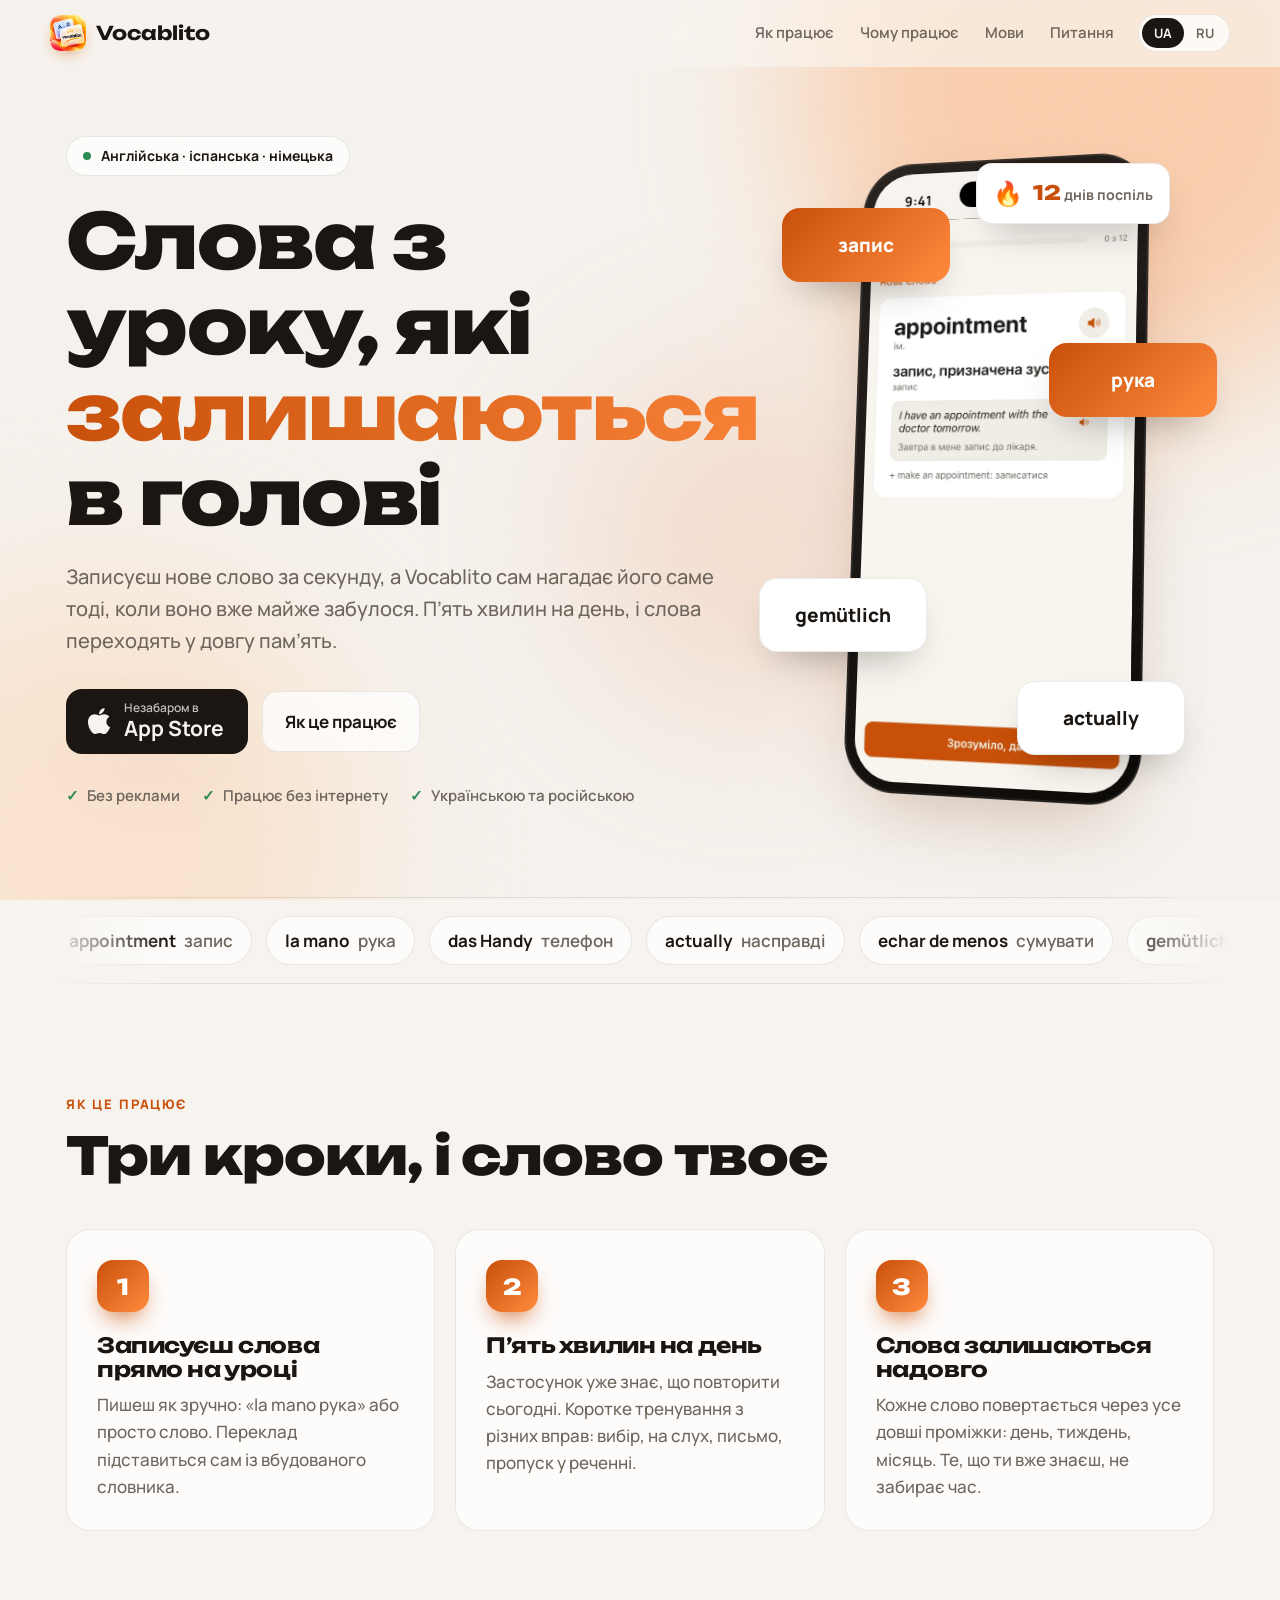
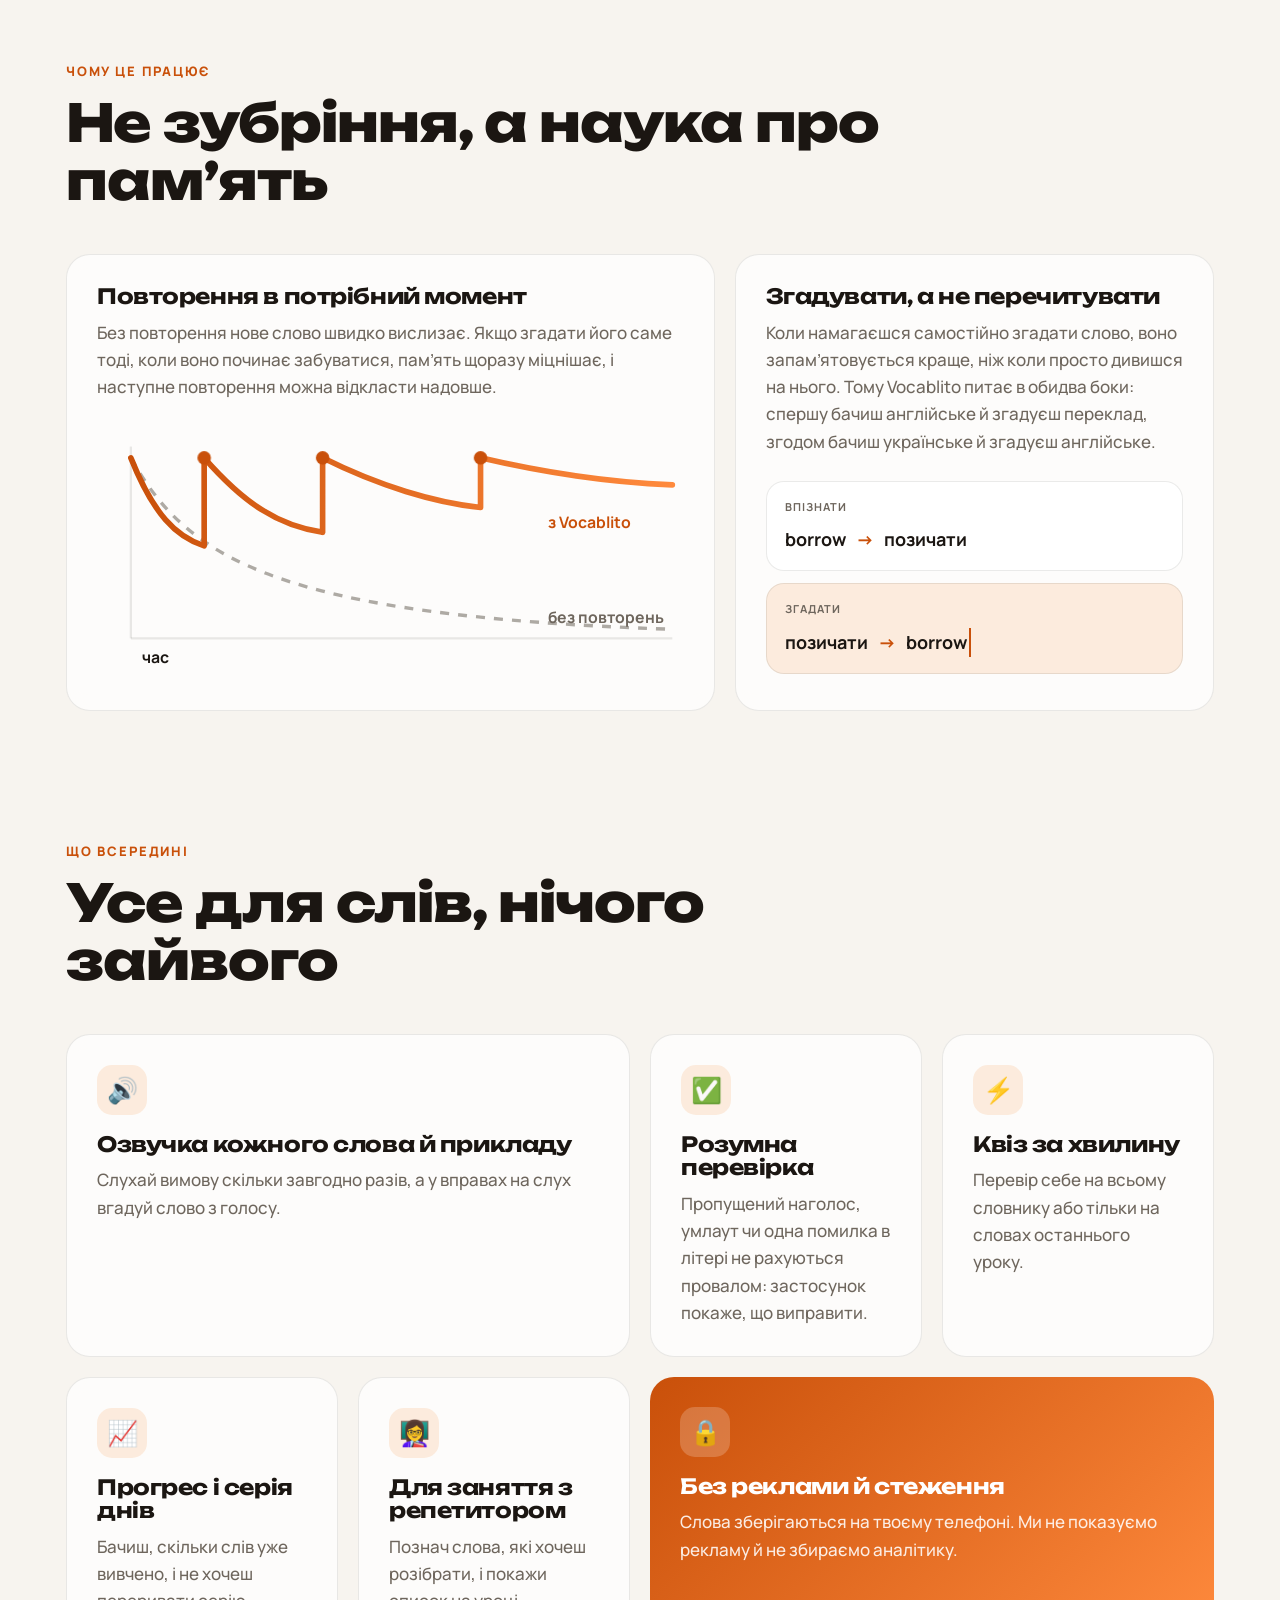
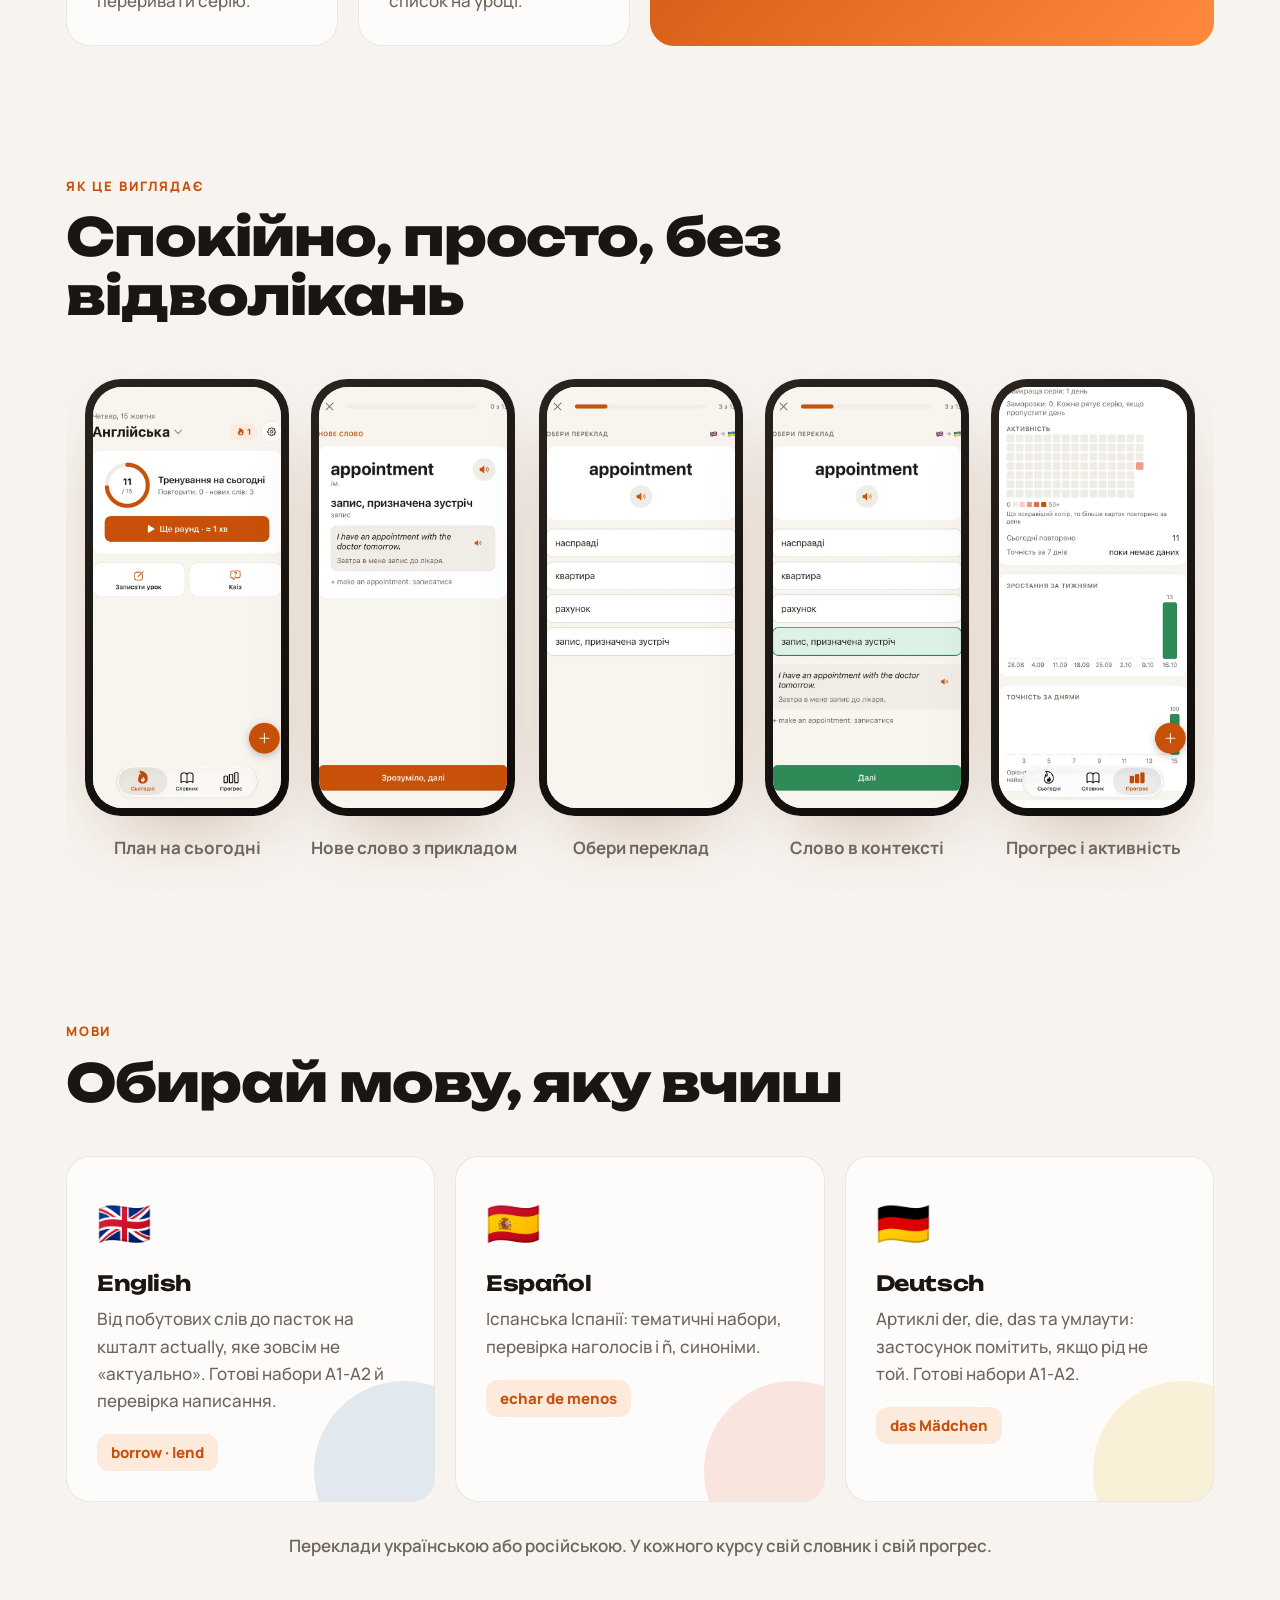
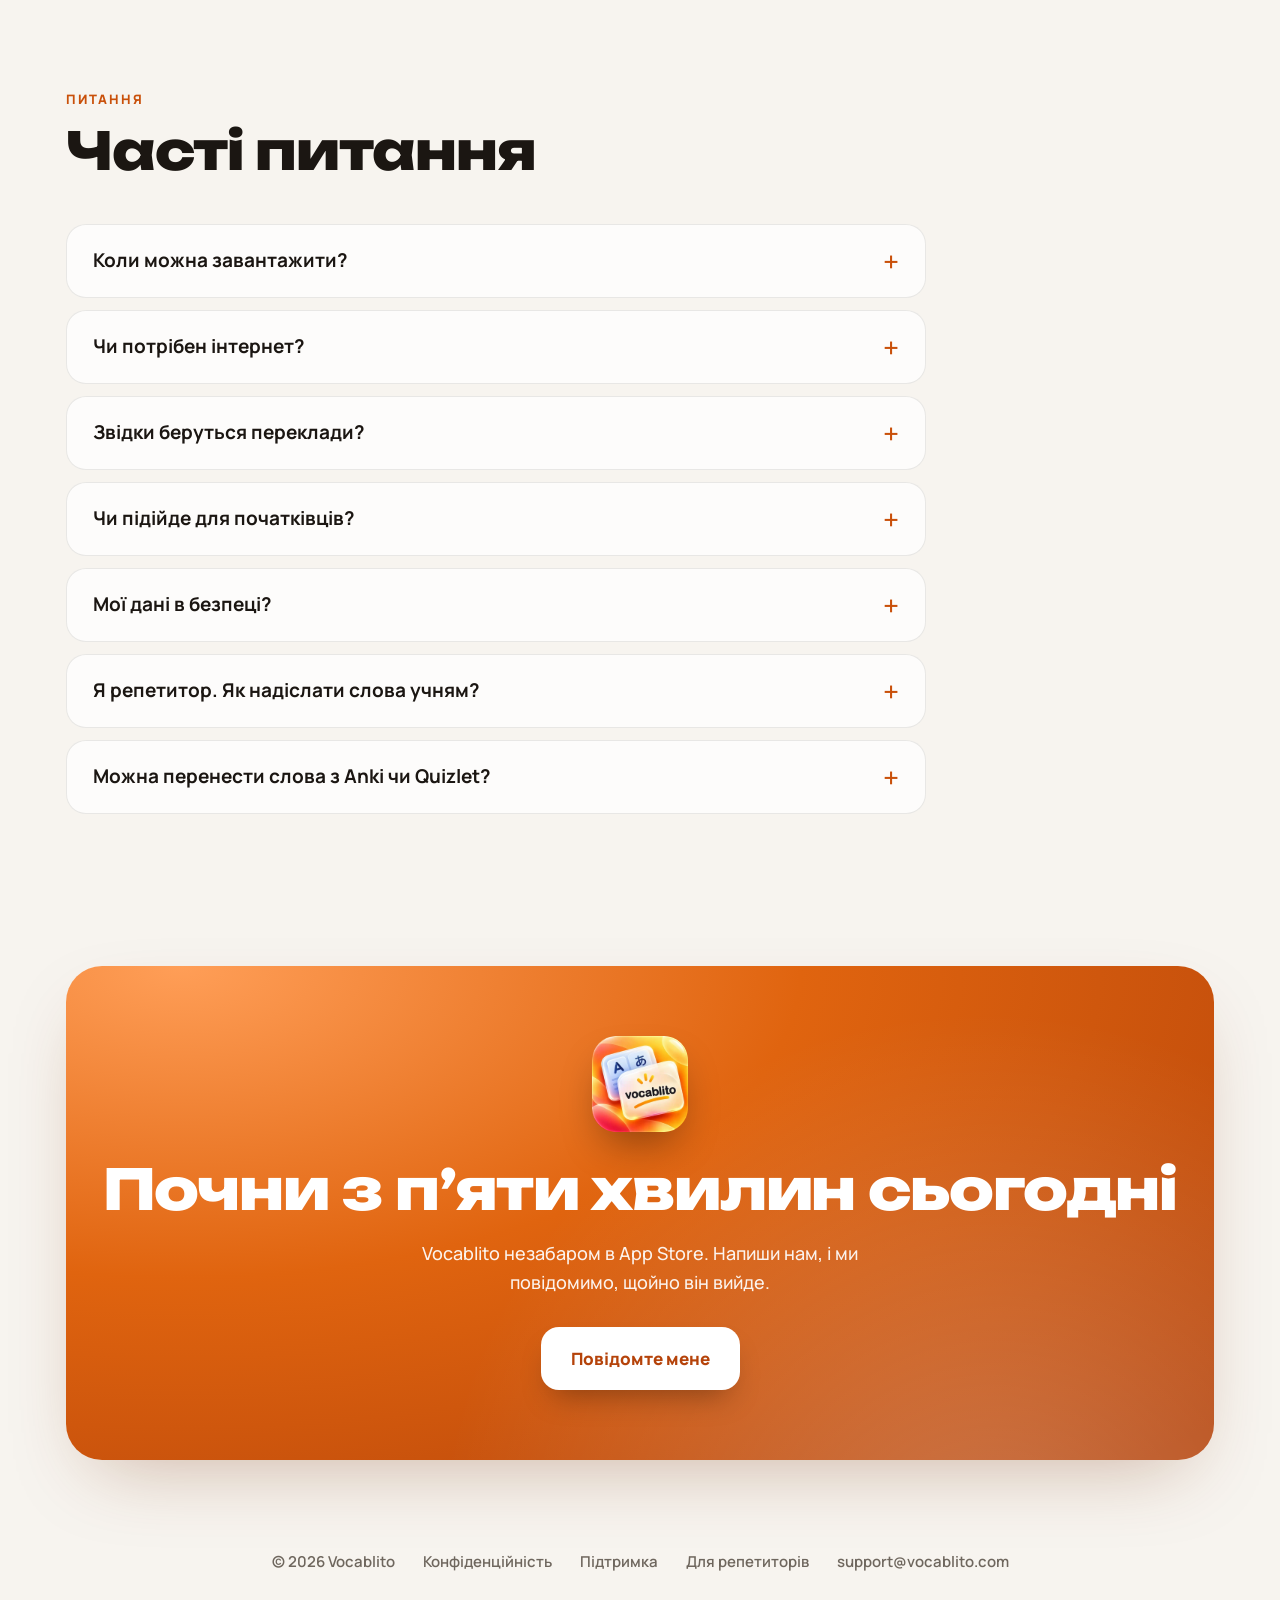
==== commit a8f9a992: "Word list page for tutors (vocablito.com/l/), FAQ on tutors and Anki/Quizlet import, privacy note on" ====
--- a/index.html
+++ b/index.html
@@ -151,9 +151,9 @@
     <p class="kicker reveal" data-t="lang.kicker">Мови</p>
     <h2 class="reveal" data-t="lang.title">Обирай мову, яку вчиш</h2>
     <div class="langs">
-      <article class="lang-card en reveal"><span class="flag">🇬🇧</span><h3>English</h3><p data-t="lang.en">Від побутових слів до пасток на кшталт actually, яке зовсім не «актуально».</p><code>borrow · lend</code></article>
+      <article class="lang-card en reveal"><span class="flag">🇬🇧</span><h3>English</h3><p data-t="lang.en">Від побутових слів до пасток на кшталт actually, яке зовсім не «актуально». Готові набори A1-A2 й перевірка написання.</p><code>borrow · lend</code></article>
       <article class="lang-card es reveal"><span class="flag">🇪🇸</span><h3>Español</h3><p data-t="lang.es">Іспанська Іспанії: тематичні набори, перевірка наголосів і ñ, синоніми.</p><code>echar de menos</code></article>
-      <article class="lang-card de reveal"><span class="flag">🇩🇪</span><h3>Deutsch</h3><p data-t="lang.de">Артиклі der, die, das та умлаути: застосунок помітить, якщо рід не той.</p><code>das Mädchen</code></article>
+      <article class="lang-card de reveal"><span class="flag">🇩🇪</span><h3>Deutsch</h3><p data-t="lang.de">Артиклі der, die, das та умлаути: застосунок помітить, якщо рід не той. Готові набори A1-A2.</p><code>das Mädchen</code></article>
     </div>
     <p class="note reveal" data-t="lang.note">Переклади українською або російською. У кожного курсу свій словник і свій прогрес.</p>
   </section>
@@ -167,6 +167,8 @@
     <details class="reveal"><summary data-t="q.3">Звідки беруться переклади?</summary><p data-t="a.3">Вбудований словник підказує переклад, коли ти додаєш слово. Його завжди можна змінити на свій.</p></details>
     <details class="reveal"><summary data-t="q.4">Чи підійде для початківців?</summary><p data-t="a.4">Так. Можна почати з готових слів: приклади в них рівня A1-A2.</p></details>
     <details class="reveal"><summary data-t="q.5">Мої дані в безпеці?</summary><p><span data-t="a.5">Слова зберігаються на твоєму телефоні. Ми не продаємо й не передаємо дані.</span> <a href="privacy.html" data-t="a.5l">Політика конфіденційності</a></p></details>
+    <details class="reveal"><summary data-t="q.6">Я репетитор. Як надіслати слова учням?</summary><p><span data-t="a.6">Встав слова з уроку на сторінці для репетиторів і надішли учню посилання в будь-якому месенджері. Учень відкриє його, і слова з’являться у Vocablito. Застосунок тобі для цього не потрібен.</span> <a href="l/" data-t="a.6l">Створити список</a></p></details>
+    <details class="reveal"><summary data-t="q.7">Можна перенести слова з Anki чи Quizlet?</summary><p data-t="a.7">Так. Експортуй колоду як текст, і Vocablito додасть картки, перевіривши повтори та помилки. Прогрес повторень починається заново.</p></details>
   </section>
 
   <!-- FINAL CTA -->
@@ -182,6 +184,7 @@
   <span>© 2026 Vocablito</span>
   <a href="privacy.html" data-t="foot.privacy">Конфіденційність</a>
   <a href="support.html" data-t="foot.support">Підтримка</a>
+  <a href="l/" data-t="foot.tutors">Для репетиторів</a>
   <a href="mailto:support@vocablito.com">support@vocablito.com</a>
 </footer>
 
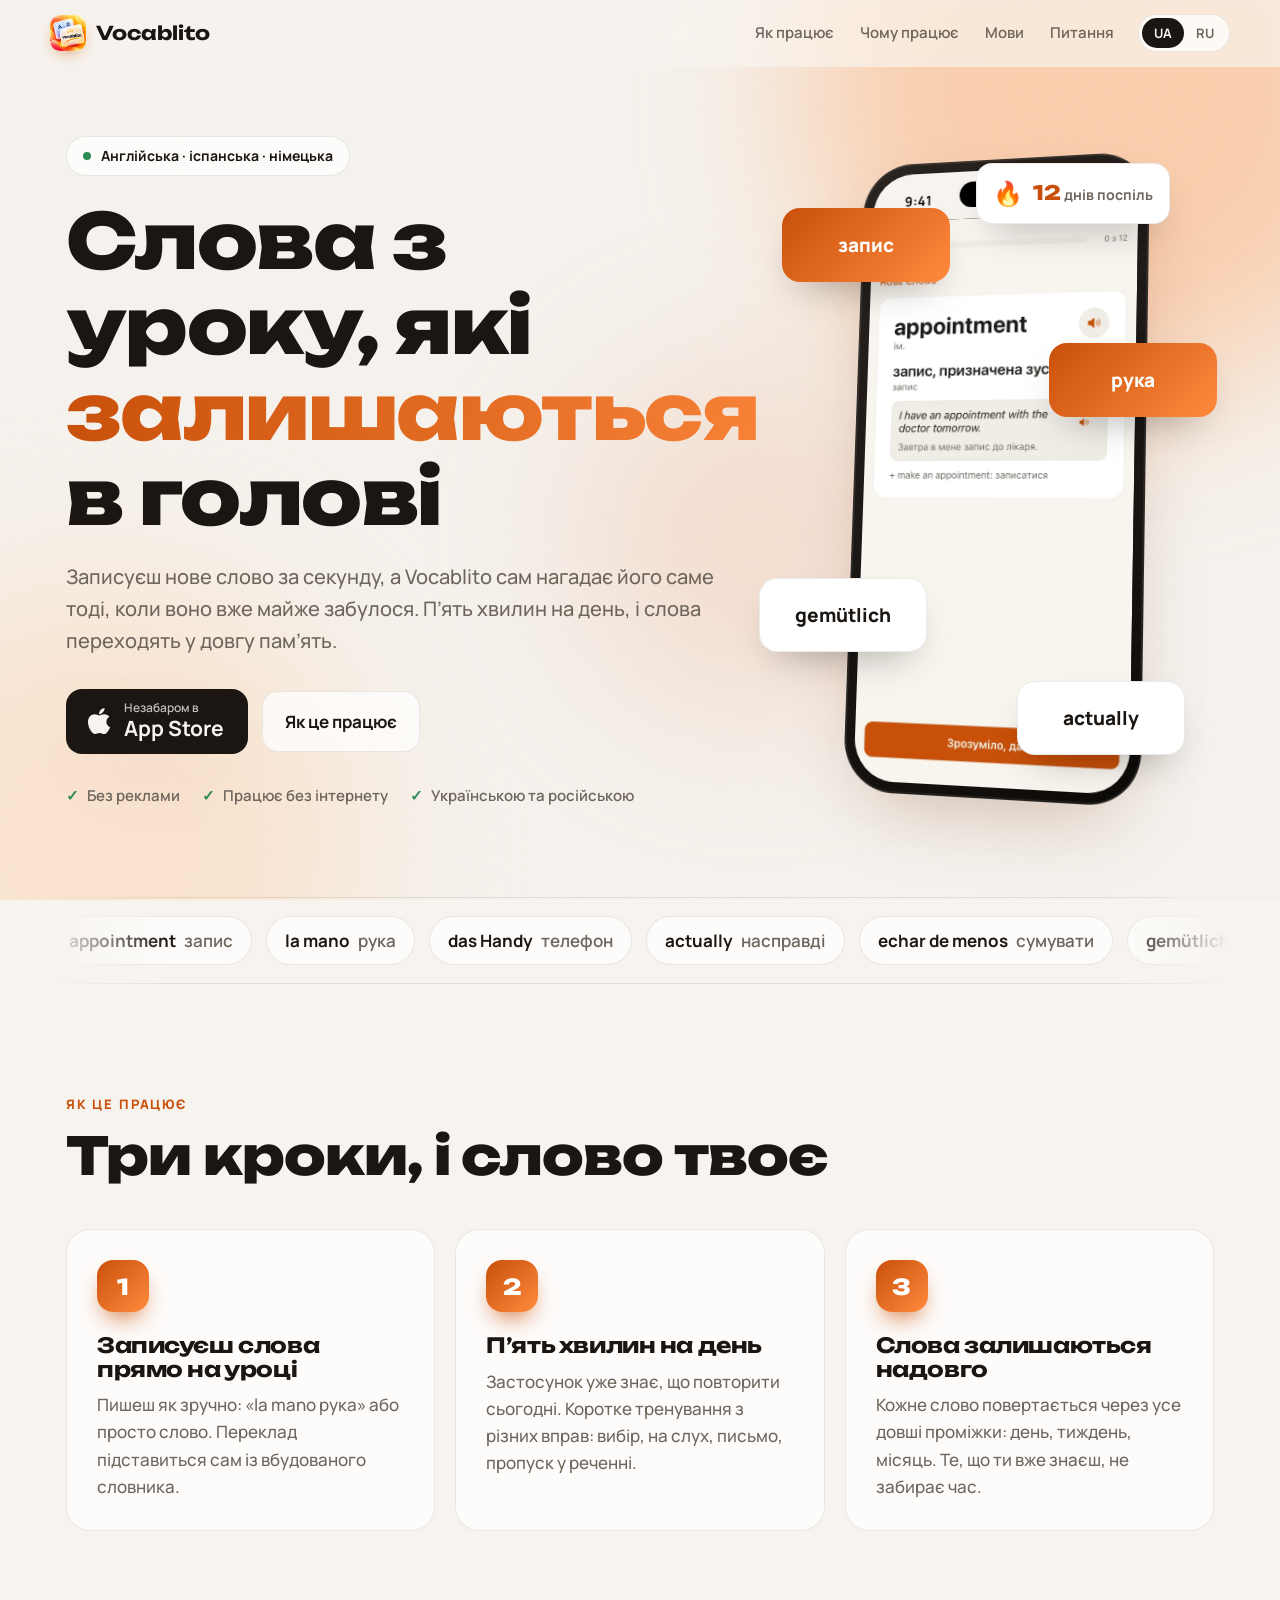
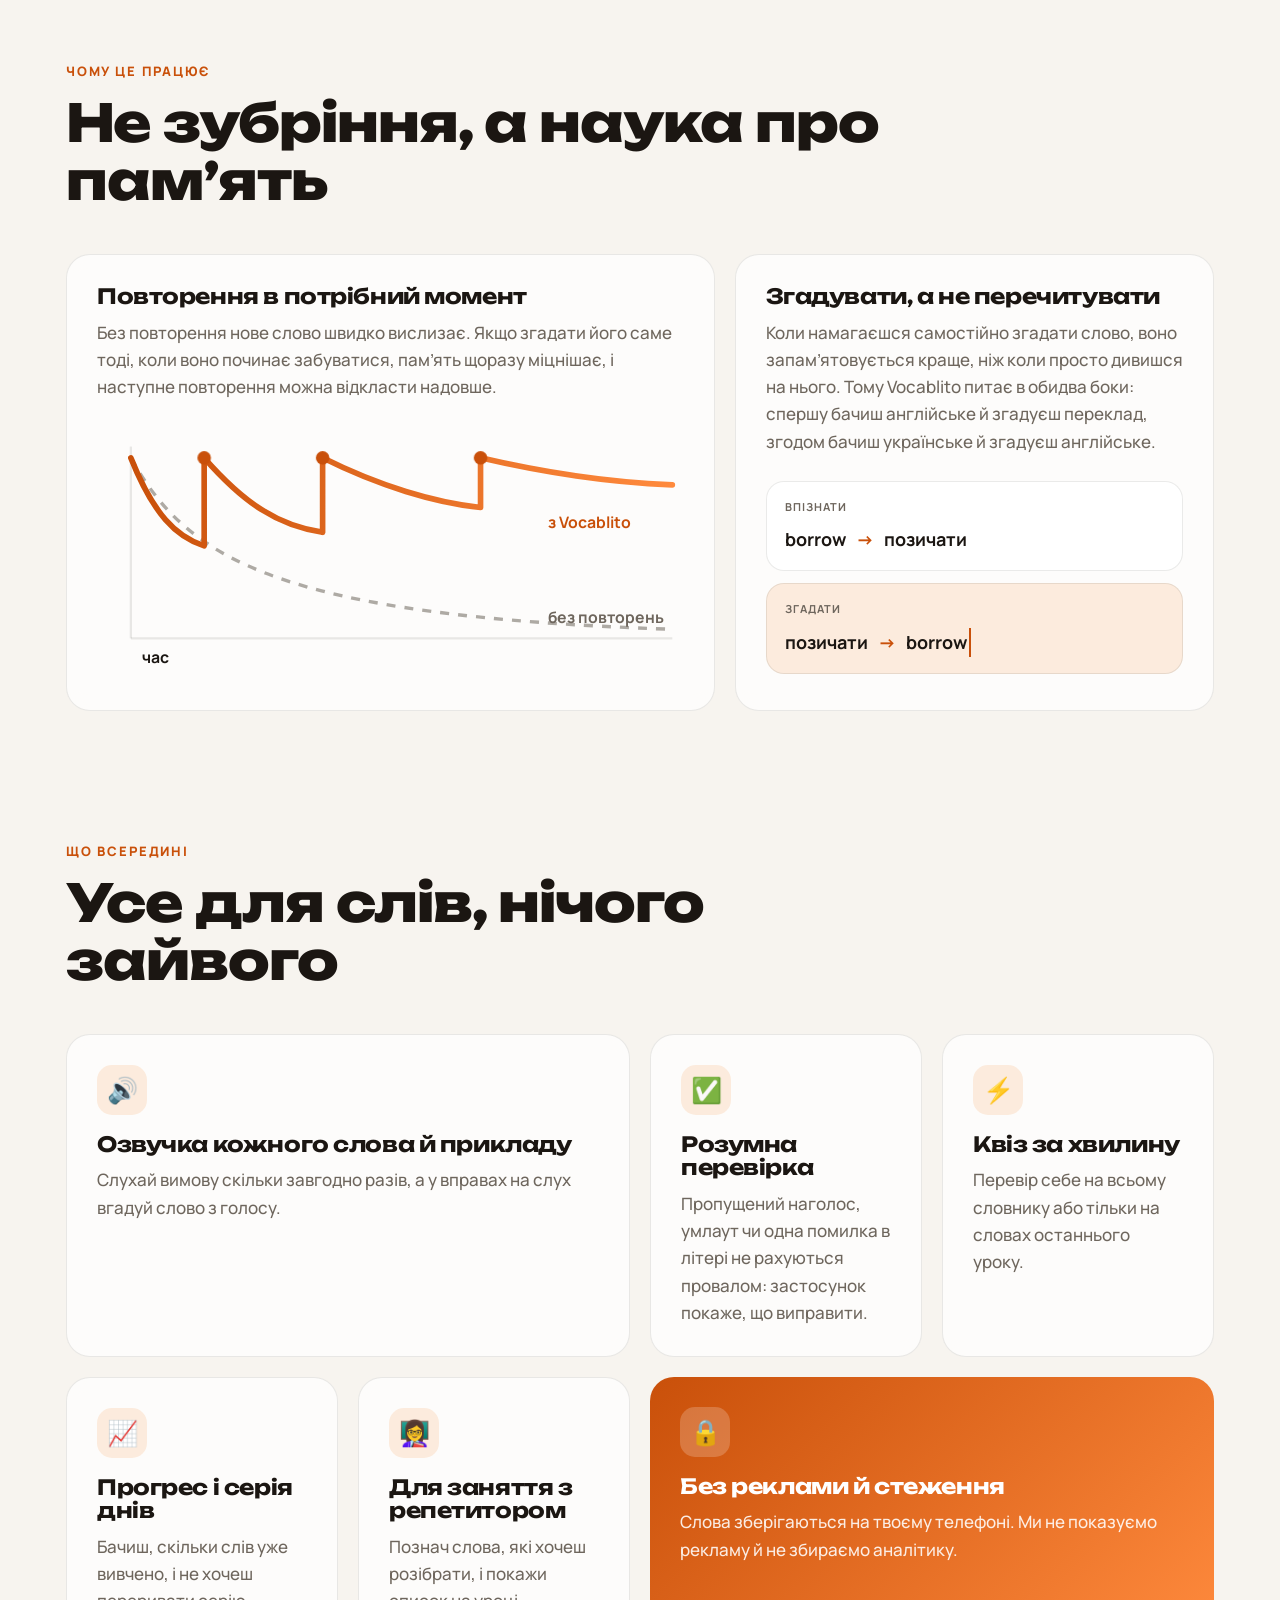
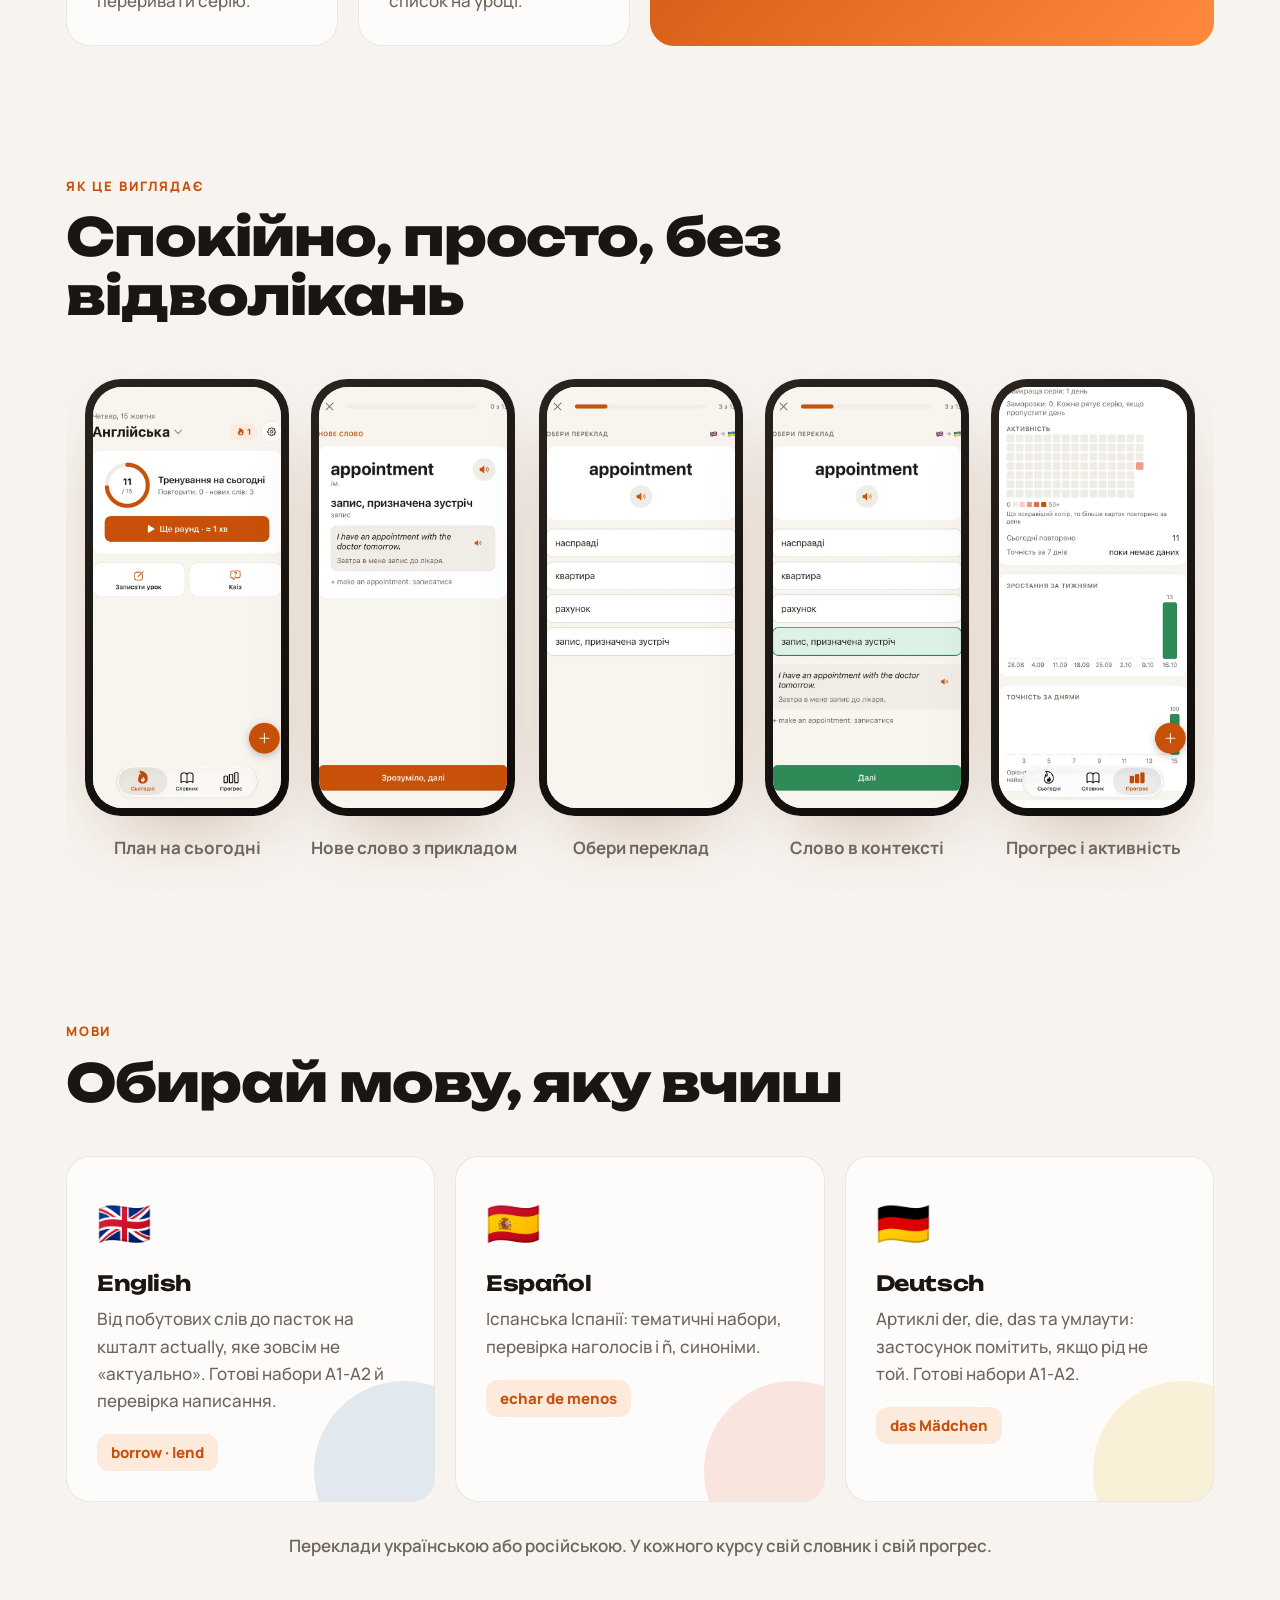
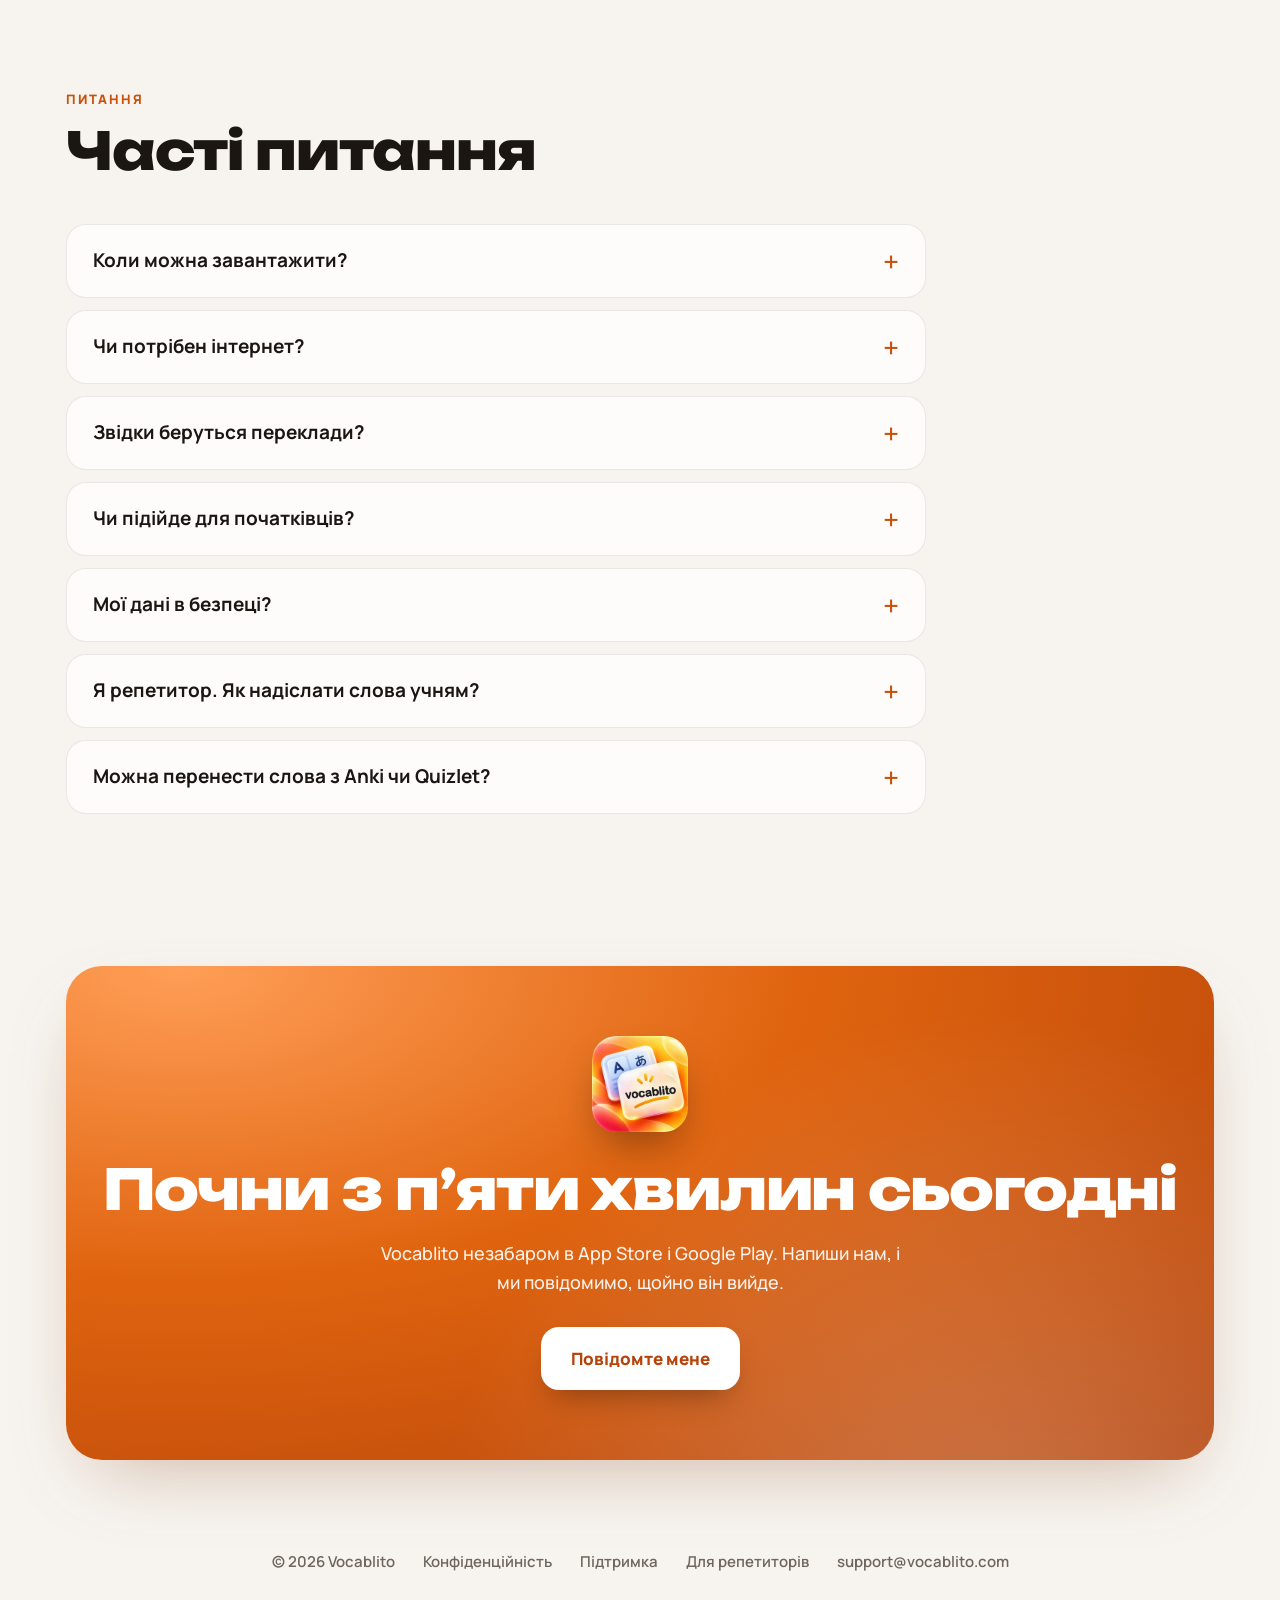
==== commit f5f9eea6: "Site: Android (Google Play) is coming too" ====
--- a/index.html
+++ b/index.html
@@ -162,7 +162,7 @@
   <section id="faq" class="section faq">
     <p class="kicker reveal" data-t="faq.kicker">Питання</p>
     <h2 class="reveal" data-t="faq.title">Часті питання</h2>
-    <details class="reveal"><summary data-t="q.1">Коли можна завантажити?</summary><p data-t="a.1">Vocablito зараз на фінальному тестуванні й незабаром з’явиться в App Store для iPhone.</p></details>
+    <details class="reveal"><summary data-t="q.1">Коли можна завантажити?</summary><p data-t="a.1">Vocablito зараз на фінальному тестуванні й незабаром з’явиться в App Store для iPhone і в Google Play для Android.</p></details>
     <details class="reveal"><summary data-t="q.2">Чи потрібен інтернет?</summary><p data-t="a.2">Ні. Слова, повторення й озвучка працюють на телефоні без мережі.</p></details>
     <details class="reveal"><summary data-t="q.3">Звідки беруться переклади?</summary><p data-t="a.3">Вбудований словник підказує переклад, коли ти додаєш слово. Його завжди можна змінити на свій.</p></details>
     <details class="reveal"><summary data-t="q.4">Чи підійде для початківців?</summary><p data-t="a.4">Так. Можна почати з готових слів: приклади в них рівня A1-A2.</p></details>
@@ -175,7 +175,7 @@
   <section class="final reveal" id="soon">
     <img src="img/icon.webp" alt="" width="96" height="96" class="final-icon">
     <h2 data-t="end.title">Почни з п’яти хвилин сьогодні</h2>
-    <p id="soon-note" data-t="end.p">Vocablito незабаром в App Store. Напиши нам, і ми повідомимо, щойно він вийде.</p>
+    <p id="soon-note" data-t="end.p">Vocablito незабаром в App Store і Google Play. Напиши нам, і ми повідомимо, щойно він вийде.</p>
     <a class="btn" href="mailto:support@vocablito.com?subject=Vocablito" data-t="end.btn">Повідомте мене</a>
   </section>
 </main>
